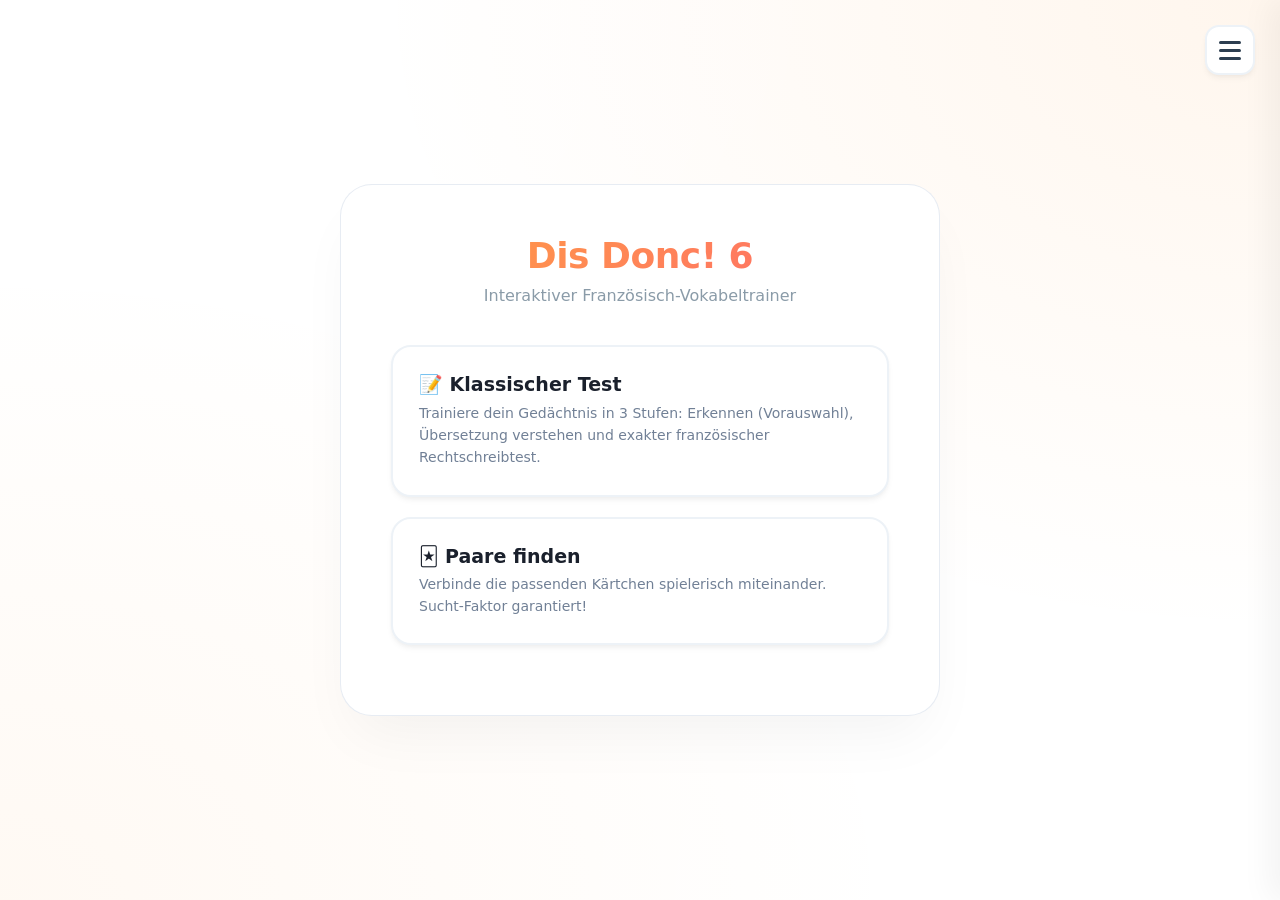
==== index.html @ 990fe492 "index.html" ====
<!DOCTYPE html>
<html lang="de">
<head>
    <meta charset="UTF-8">
    <meta name="viewport" content="width=device-width, initial-scale=1.0">
    <title>Dis Donc! – Dashboard</title>
    <link rel="stylesheet" href="style.css">
    <style>
        body {
            display: flex;
            justify-content: center;
            align-items: center;
            min-height: 100vh;
            margin: 0;
            overflow-x: hidden;
            /* Добавляем сложный, глубокий полупрозрачный паттерн на фон */
            background-image: 
                radial-gradient(at 0% 0%, rgba(255, 255, 255, 0.5) 0px, transparent 50%),
                radial-gradient(at 100% 0%, rgba(255, 140, 26, 0.08) 0px, transparent 50%),
                radial-gradient(at 100% 100%, rgba(255, 255, 255, 0.5) 0px, transparent 50%),
                radial-gradient(at 0% 100%, rgba(255, 140, 26, 0.05) 0px, transparent 50%);
            background-attachment: fixed;
        }

        body.theme-green {
            background-image: 
                radial-gradient(at 0% 0%, rgba(255, 255, 255, 0.5) 0px, transparent 50%),
                radial-gradient(at 100% 0%, rgba(46, 204, 113, 0.08) 0px, transparent 50%),
                radial-gradient(at 100% 100%, rgba(255, 255, 255, 0.5) 0px, transparent 50%),
                radial-gradient(at 0% 100%, rgba(46, 204, 113, 0.05) 0px, transparent 50%);
        }

        /* Кнопка три полоски (Гамбургер) */
        .menu-toggle {
            position: fixed;
            top: 25px;
            right: 25px;
            width: 50px;
            height: 50px;
            background: #ffffff;
            border: 2px solid #edf2f7;
            border-radius: 14px;
            cursor: pointer;
            display: flex;
            flex-direction: column;
            justify-content: center;
            align-items: center;
            gap: 5px;
            z-index: 1000;
            box-shadow: var(--shadow-sm);
            transition: all 0.25s ease;
        }

        .menu-toggle:hover {
            transform: scale(1.05);
            border-color: var(--main-color);
            box-shadow: var(--shadow-md);
        }

        .menu-toggle span {
            display: block;
            width: 22px;
            height: 3px;
            background-color: var(--text-main);
            border-radius: 2px;
            transition: all 0.3s ease;
        }

        /* Анимация превращения полосок в крестик при открытии */
        .menu-toggle.active span:nth-child(1) {
            transform: translateY(8px) rotate(45deg);
        }
        .menu-toggle.active span:nth-child(2) {
            opacity: 0;
        }
        .menu-toggle.active span:nth-child(3) {
            transform: translateY(-8px) rotate(-45deg);
        }

        /* Выезжающая боковая панель (Drawer) */
        .sidebar {
            position: fixed;
            top: 0;
            right: -340px; /* Изначально спрятана справа */
            width: 340px;
            height: 100vh;
            background-color: #ffffff;
            border-left: 1px solid #e2e8f0;
            padding: 90px 30px 40px 30px;
            display: flex;
            flex-direction: column;
            justify-content: space-between; /* Прижимает футер меню к низу */
            box-shadow: -10px 0 30px rgba(0,0,0,0.05);
            transition: right 0.4s cubic-bezier(0.4, 0, 0.2, 1);
            z-index: 999;
        }

        .sidebar.open {
            right: 0;
        }

        .sidebar-header {
            font-size: 24px;
            font-weight: 900;
            letter-spacing: -0.5px;
            color: #1a202c;
            display: flex;
            align-items: center;
            gap: 12px;
        }

        .sidebar-section {
            display: flex;
            flex-direction: column;
            gap: 10px;
            margin-top: 25px;
        }

        .sidebar-title {
            font-size: 11px;
            text-transform: uppercase;
            letter-spacing: 1.5px;
            color: #a0aec0;
            font-weight: 800;
        }

        .select-box {
            width: 100%;
            padding: 16px;
            font-size: 15px;
            font-weight: 600;
            border-radius: 14px;
            border: 2px solid #edf2f7;
            outline: none;
            cursor: pointer;
            background-color: #f8fafc;
            transition: all 0.25s ease;
            color: #4a5568;
        }
        
        .select-box:focus { 
            border-color: var(--main-color); 
            background-color: #ffffff;
        }

        /* Блок с предупреждением и авторством внизу меню */
        .sidebar-footer {
            border-top: 1px solid #edf2f7;
            padding-top: 20px;
            font-size: 12px;
            line-height: 1.6;
            color: #718096;
        }

        .dev-badge {
            display: inline-block;
            background: #fff5f5;
            color: #e53e3e;
            padding: 4px 8px;
            border-radius: 6px;
            font-weight: 700;
            margin-bottom: 8px;
            font-size: 11px;
            text-transform: uppercase;
            letter-spacing: 0.5px;
        }
        
        body.theme-green .dev-badge {
            background: #f0fff4;
            color: #38a169;
        }

        .author-text {
            font-weight: 600;
            color: #4a5568;
            margin-top: 4px;
        }
        
        /* Центральный контейнер */
        .main-content {
            padding: 20px;
            width: 100%;
            display: flex;
            justify-content: center;
        }

        .dashboard-container {
            width: 100%;
            max-width: 600px;
            background: #ffffff;
            padding: 50px;
            border-radius: 32px;
            box-shadow: 0 30px 60px -15px rgba(0,0,0,0.05);
            border: 1px solid rgba(226, 232, 240, 0.8);
            text-align: center;
        }

        .mode-card {
            display: block;
            text-decoration: none;
            text-align: left;
            padding: 26px;
            border: 2px solid #edf2f7;
            border-radius: 20px;
            color: #2c3e50;
            transition: all 0.3s cubic-bezier(0.4, 0, 0.2, 1);
            margin-bottom: 20px;
            background: #ffffff;
            box-shadow: var(--shadow-sm);
        }

        .mode-card:hover {
            border-color: transparent;
            transform: translateY(-4px) scale(1.01);
            box-shadow: var(--shadow-lg);
        }

        .mode-title {
            font-size: 19px;
            font-weight: 800;
            display: flex;
            align-items: center;
            gap: 12px;
            margin-bottom: 6px;
            color: #1a202c;
        }

        .mode-desc {
            display: block;
            font-size: 14px;
            color: #718096;
            line-height: 1.6;
            font-weight: 500;
        }

        /* Затемнение фона при открытом меню */
        .overlay {
            position: fixed;
            top: 0;
            left: 0;
            width: 100vw;
            height: 100vh;
            background: rgba(0,0,0,0.15);
            backdrop-filter: blur(3px);
            z-index: 998;
            display: none;
        }
        .overlay.active {
            display: block;
        }
    </style>
</head>
<body class="theme-orange">

    <!-- КНОПКА МЕНЮ -->
    <button class="menu-toggle" id="menuBtn" onclick="toggleMenu()">
        <span></span>
        <span></span>
        <span></span>
    </button>

    <!-- СЛОЙ ЗАТЕМНЕНИЯ -->
    <div class="overlay" id="overlayShadow" onclick="toggleMenu()"></div>

    <!-- ВЫЕЗЖАЮЩИЙ SIDEBAR -->
    <div class="sidebar" id="sidebarMenu">
        <div class="sidebar-top">
            <div class="sidebar-header">
                <span style="font-size: 28px;">🇫🇷</span> Dis Donc!
            </div>
            
            <div class="sidebar-section">
                <div class="sidebar-title">Lehrbuch</div>
                <select class="select-box" id="bookSelect" onchange="changeBook()">
                    <option value="5">🟢 Dis Donc! 5</option>
                    <option value="6">🟠 Dis Donc! 6</option>
                </select>
            </div>

            <div class="sidebar-section">
                <div class="sidebar-title">Lektion</div>
                <select class="select-box" id="unitSelect" onchange="saveSelection()">
                    <option value="all">🌍 Alle Units</option>
                    <option value="1">📦 Unit 1</option>
                    <option value="2">📦 Unit 2</option>
                    <option value="3">📦 Unit 3</option>
                    <option value="4">📦 Unit 4</option>
                    <option value="5">📦 Unit 5</option>
                    <option value="6">📦 Unit 6</option>
                </select>
            </div>
        </div>

        <!-- ФУТЕР БОКОВОГО МЕНЮ -->
        <div class="sidebar-footer">
            <div class="dev-badge">⚠️ In Entwicklung</div>
            <div>Diese Webseite befindet sich noch in der Entwicklungsphase. Einige Funktionen werden optimiert.</div>
            <div class="author-text">Erstellt von: Gleb Leynert</div>
        </div>
    </div>

    <!-- ОСНОВНОЙ КОНТЕНТ -->
    <div class="main-content">
        <div class="dashboard-container">
            <h1 id="welcomeHeader" style="margin-bottom: 10px; font-size: 36px;">Dis Donc! 6</h1>
            <div class="subtitle">Interaktiver Französisch-Vokabeltrainer</div>
            
            <div style="margin-top: 40px;">
                <a href="quiz.html" class="mode-card">
                    <span class="mode-title">📝 Klassischer Test</span>
                    <span class="mode-desc">Trainiere dein Gedächtnis in 3 Stufen: Erkennen (Vorauswahl), Übersetzung verstehen und exakter französischer Rechtschreibtest.</span>
                </a>
                
                <a href="cards.html" class="mode-card">
                    <span class="mode-title">🃏 Paare finden</span>
                    <span class="mode-desc">Verbinde die passenden Kärtchen spielerisch miteinander. Sucht-Faktor garantiert!</span>
                </a>
            </div>
        </div>
    </div>

<script>
    let currentBook = localStorage.getItem('selectedBook') || '6';
    let currentUnit = localStorage.getItem('selectedUnit') || 'all';

    document.getElementById('bookSelect').value = currentBook;
    document.getElementById('unitSelect').value = currentUnit;
    
    applyTheme(currentBook);

    // Логика открытия/закрытия меню
    function toggleMenu() {
        document.getElementById('menuBtn').classList.toggle('active');
        document.getElementById('sidebarMenu').classList.toggle('open');
        document.getElementById('overlayShadow').classList.toggle('active');
    }

    function changeBook() {
        currentBook = document.getElementById('bookSelect').value;
        localStorage.setItem('selectedBook', currentBook);
        applyTheme(currentBook);
    }

    function saveSelection() {
        currentUnit = document.getElementById('unitSelect').value;
        localStorage.setItem('selectedUnit', currentUnit);
    }

    function applyTheme(book) {
        if(book === '5') {
            document.body.className = 'theme-green';
            document.getElementById('welcomeHeader').textContent = 'Dis Donc! 5';
        } else {
            document.body.className = 'theme-orange';
            document.getElementById('welcomeHeader').textContent = 'Dis Donc! 6';
        }
    }
</script>
</body>
</html>
---- style.css ----
/* ПРОФЕССИОНАЛЬНАЯ НАСТРОЙКА ИНТЕРФЕЙСА И ПЕРЕМЕННЫХ */
:root {
    --main-gradient: linear-gradient(135deg, #ff9f43 0%, #ff6b6b 100%);
    --main-color: #ff8c1a;
    --main-hover: #f368e0;
    --bg-gradient: linear-gradient(135deg, #f8fafd 0%, #f1f4f9 100%);
    --card-bg: #ffffff;
    --text-main: #2c3e50;
    --text-muted: #8a9ba8;
    --sidebar-bg: #ffffff;
    --shadow-sm: 0 4px 6px -1px rgba(0, 0, 0, 0.05), 0 2px 4px -1px rgba(0, 0, 0, 0.03);
    --shadow-md: 0 10px 25px -5px rgba(0, 0, 0, 0.05), 0 8px 16px -8px rgba(0, 0, 0, 0.05);
    --shadow-lg: 0 20px 40px -15px rgba(255, 140, 26, 0.15);
    --border-radius: 20px;
}

body.theme-green {
    --main-gradient: linear-gradient(135deg, #11998e 0%, #38ef7d 100%);
    --main-color: #2ecc71;
    --bg-gradient: linear-gradient(135deg, #f4fbf7 0%, #ebf7f0 100%);
    --shadow-lg: 0 20px 40px -15px rgba(46, 204, 113, 0.15);
}

* {
    box-sizing: border-box;
    font-family: 'Inter', system-ui, -apple-system, sans-serif;
    -webkit-font-smoothing: antialiased;
}

body {
    margin: 0;
    padding: 0;
    min-height: 100vh;
    background: var(--bg-gradient);
    color: var(--text-main);
    transition: all 0.4s ease;
}

/* СТИЛЬНЫЕ КОНТЕЙНЕРЫ */
.container {
    max-width: 650px;
    width: 90%;
    margin: 60px auto;
    background: var(--card-bg);
    padding: 40px;
    border-radius: var(--border-radius);
    box-shadow: var(--shadow-md);
    border: 1px solid rgba(255,255,255,0.8);
    backdrop-filter: blur(10px);
}

.container.wide-mode {
    max-width: 850px;
}

h1 {
    font-size: 32px;
    font-weight: 800;
    letter-spacing: -0.5px;
    margin-top: 0;
    background: var(--main-gradient);
    -webkit-background-clip: text;
    -webkit-text-fill-color: transparent;
}

.subtitle {
    color: var(--text-muted);
    font-size: 16px;
    margin-bottom: 30px;
    font-weight: 500;
}

/* ПРОФЕССИОНАЛЬНЫЕ КНОПКИ */
.answer-btn {
    display: block;
    width: 100%;
    padding: 16px 20px;
    margin: 14px 0;
    font-size: 16px;
    font-weight: 600;
    border: 2px solid #e2e8f0;
    border-radius: 16px;
    background: #ffffff;
    color: var(--text-main);
    cursor: pointer;
    transition: all 0.25s cubic-bezier(0.4, 0, 0.2, 1);
    box-shadow: var(--shadow-sm);
    text-align: left;
}

.answer-btn:hover:not(:disabled) {
    border-color: var(--main-color);
    transform: translateY(-2px);
    box-shadow: var(--shadow-md);
    background: var(--bg-gradient);
}

.restart-btn {
    display: inline-flex;
    align-items: center;
    justify-content: center;
    padding: 16px 30px;
    font-size: 16px;
    font-weight: 700;
    border-radius: 16px;
    background: var(--main-gradient);
    color: white;
    border: none;
    cursor: pointer;
    transition: all 0.25s ease;
    box-shadow: var(--shadow-lg);
    text-decoration: none;
}

.restart-btn:hover {
    transform: translateY(-3px);
    box-shadow: 0 25px 50px -12px rgba(0,0,0,0.15);
    opacity: 0.95;
}

/* Продвинутый инпут ввода */
.input-box {
    width: 100%;
    padding: 16px;
    font-size: 16px;
    font-weight: 600;
    border: 2px solid #e2e8f0;
    border-radius: 16px;
    outline: none;
    margin-bottom: 20px;
    transition: all 0.2s ease;
    box-shadow: inset 0 2px 4px rgba(0,0,0,0.01);
}

.input-box:focus {
    border-color: var(--main-color);
    box-shadow: 0 0 0 4px rgba(255, 140, 26, 0.15);
}
body.theme-green .input-box:focus {
    box-shadow: 0 0 0 4px rgba(46, 204, 113, 0.15);
}

/* ИНДИКАТОР ПРОГРЕССА (ГЛАДКИЙ) */
.progress-bar {
    width: 100%;
    height: 14px;
    background: #edf2f7;
    border-radius: 99px;
    overflow: hidden;
    margin-bottom: 30px;
}

.progress-fill {
    height: 100%;
    background: var(--main-gradient);
    width: 0%;
    border-radius: 99px;
    transition: width 0.4s cubic-bezier(0.4, 0, 0.2, 1);
}

.progress-text {
    font-size: 14px;
    color: var(--text-muted);
    margin-bottom: 8px;
    font-weight: 700;
    text-transform: uppercase;
    letter-spacing: 0.5px;
}

/* ИГРА В КАРТОЧКИ (3D ОЩУЩЕНИЕ) */
.cards-grid {
    display: grid;
    grid-template-columns: repeat(4, 1fr);
    gap: 16px;
    margin: 30px 0;
}

.card {
    background: #ffffff;
    border: 1px solid #e2e8f0;
    border-radius: 18px;
    padding: 24px 12px;
    font-size: 15px;
    font-weight: 700;
    cursor: pointer;
    text-align: center;
    transition: all 0.25s cubic-bezier(0.4, 0, 0.2, 1);
    box-shadow: var(--shadow-sm);
    display: flex;
    justify-content: center;
    align-items: center;
    min-height: 95px;
    color: #4a5568;
}

.card:hover {
    transform: translateY(-4px);
    box-shadow: var(--shadow-md);
    border-color: #cbd5e0;
}

.card.selected {
    background: var(--bg-gradient);
    border: 2px solid var(--main-color);
    color: var(--main-color);
    transform: scale(1.02);
}

/* ГЕЙМИФИКАЦИЯ СОСТОЯНИЙ */
.correct { 
    background: linear-gradient(135deg, #2ecc71 0%, #27ae60 100%) !important; 
    color: white !important; 
    border-color: transparent !important;
    box-shadow: 0 8px 20px rgba(46, 204, 113, 0.2) !important;
}
.wrong { 
    background: linear-gradient(135deg, #ff7675 0%, #d63031 100%) !important; 
    color: white !important; 
    border-color: transparent !important;
    box-shadow: 0 8px 20px rgba(214, 48, 49, 0.2) !important;
}

/* КЛАВИАТУРА */
.french-keyboard {
    display: flex;
    flex-wrap: wrap;
    gap: 8px;
    justify-content: center;
    margin-bottom: 20px;
    background: #f7fafc;
    padding: 12px;
    border-radius: 14px;
}

.char-btn {
    padding: 10px 14px;
    font-size: 15px;
    font-weight: 600;
    border: 1px solid #e2e8f0;
    background: white;
    border-radius: 10px;
    cursor: pointer;
    box-shadow: var(--shadow-sm);
    transition: all 0.15s ease;
}

.char-btn:hover {
    background: var(--main-gradient);
    color: white;
    border-color: transparent;
    transform: translateY(-1px);
}

#word {
    font-size: 28px;
    font-weight: 800;
    margin: 25px 0;
    color: var(--text-main);
}
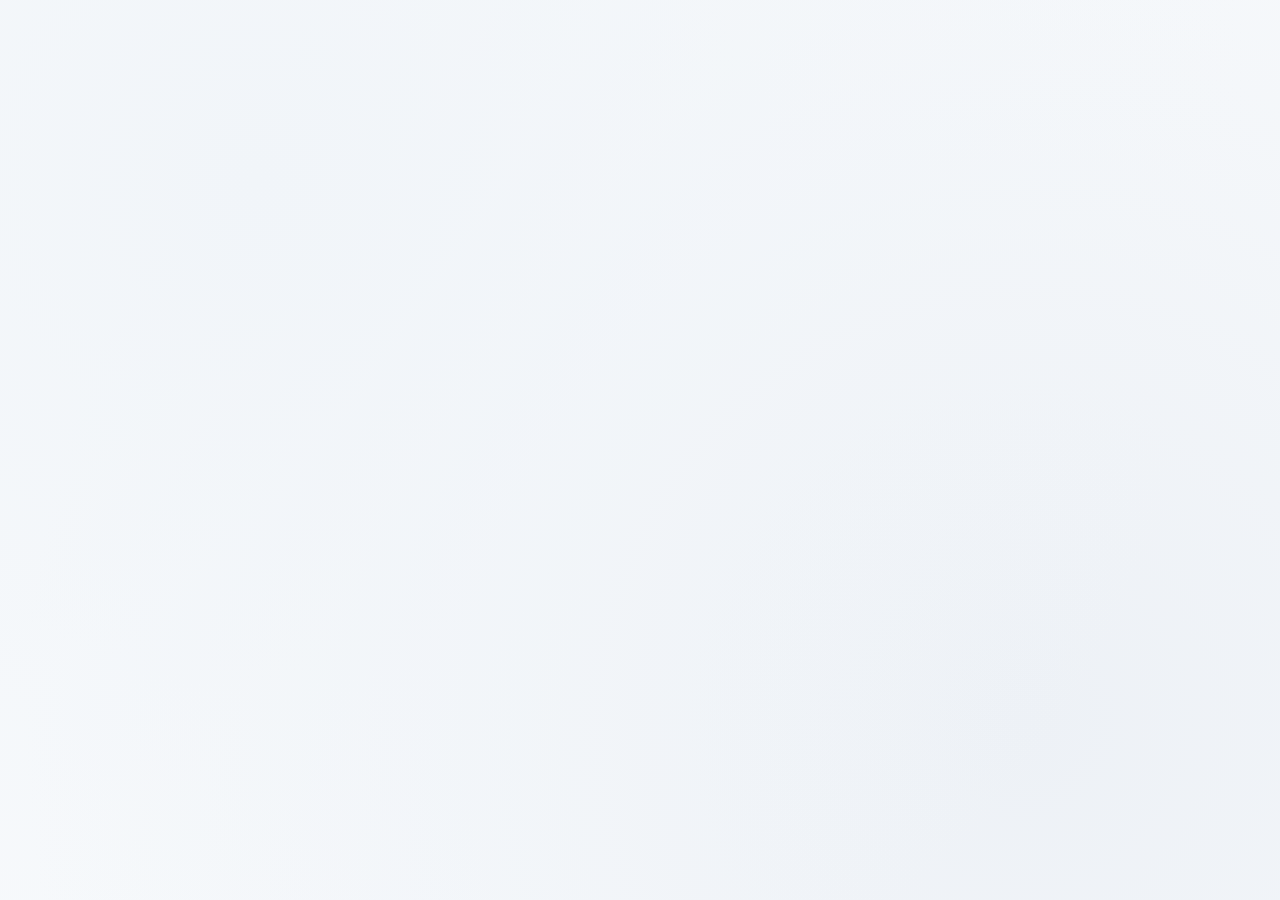
==== commit dd1bf4e6: "index.html" ====
--- a/index.html
+++ b/index.html
@@ -13,24 +13,21 @@
             min-height: 100vh;
             margin: 0;
             overflow-x: hidden;
-            /* Добавляем сложный, глубокий полупрозрачный паттерн на фон */
+            /* Чистый, благородный фон без лишней пестроты */
+            background-color: #f8fafc;
             background-image: 
-                radial-gradient(at 0% 0%, rgba(255, 255, 255, 0.5) 0px, transparent 50%),
-                radial-gradient(at 100% 0%, rgba(255, 140, 26, 0.08) 0px, transparent 50%),
-                radial-gradient(at 100% 100%, rgba(255, 255, 255, 0.5) 0px, transparent 50%),
-                radial-gradient(at 0% 100%, rgba(255, 140, 26, 0.05) 0px, transparent 50%);
-            background-attachment: fixed;
+                radial-gradient(circle at 20% 20%, rgba(241, 245, 249, 1) 0%, transparent 80%),
+                radial-gradient(circle at 80% 80%, rgba(226, 232, 240, 0.5) 0%, transparent 80%);
         }
 
         body.theme-green {
+            background-color: #f4fbf7;
             background-image: 
-                radial-gradient(at 0% 0%, rgba(255, 255, 255, 0.5) 0px, transparent 50%),
-                radial-gradient(at 100% 0%, rgba(46, 204, 113, 0.08) 0px, transparent 50%),
-                radial-gradient(at 100% 100%, rgba(255, 255, 255, 0.5) 0px, transparent 50%),
-                radial-gradient(at 0% 100%, rgba(46, 204, 113, 0.05) 0px, transparent 50%);
+                radial-gradient(circle at 20% 20%, rgba(240, 253, 244, 1) 0%, transparent 80%),
+                radial-gradient(circle at 80% 80%, rgba(220, 252, 231, 0.4) 0%, transparent 80%);
         }
 
-        /* Кнопка три полоски (Гамбургер) */
+        /* Кнопка вызова меню (Минималистичные линии вместо значков) */
         .menu-toggle {
             position: fixed;
             top: 25px;
@@ -38,35 +35,34 @@
             width: 50px;
             height: 50px;
             background: #ffffff;
-            border: 2px solid #edf2f7;
+            border: 1px solid #e2e8f0;
             border-radius: 14px;
             cursor: pointer;
             display: flex;
             flex-direction: column;
             justify-content: center;
             align-items: center;
-            gap: 5px;
+            gap: 6px;
             z-index: 1000;
             box-shadow: var(--shadow-sm);
-            transition: all 0.25s ease;
+            transition: all 0.25s cubic-bezier(0.4, 0, 0.2, 1);
         }
 
         .menu-toggle:hover {
-            transform: scale(1.05);
+            transform: translateY(-1px);
+            box-shadow: var(--shadow-md);
             border-color: var(--main-color);
-            box-shadow: var(--shadow-md);
         }
 
         .menu-toggle span {
             display: block;
-            width: 22px;
-            height: 3px;
+            width: 20px;
+            height: 2px;
             background-color: var(--text-main);
-            border-radius: 2px;
-            transition: all 0.3s ease;
+            border-radius: 1px;
+            transition: all 0.25s ease;
         }
 
-        /* Анимация превращения полосок в крестик при открытии */
         .menu-toggle.active span:nth-child(1) {
             transform: translateY(8px) rotate(45deg);
         }
@@ -74,23 +70,23 @@
             opacity: 0;
         }
         .menu-toggle.active span:nth-child(3) {
-            transform: translateY(-8px) rotate(-45deg);
+            transform: translateY(-4px) rotate(-45deg);
         }
 
-        /* Выезжающая боковая панель (Drawer) */
+        /* Выезжающая боковая панель с градиентным бордером */
         .sidebar {
             position: fixed;
             top: 0;
-            right: -340px; /* Изначально спрятана справа */
-            width: 340px;
+            right: -350px;
+            width: 350px;
             height: 100vh;
             background-color: #ffffff;
-            border-left: 1px solid #e2e8f0;
-            padding: 90px 30px 40px 30px;
+            border-left: 1px solid #edf2f7;
+            padding: 100px 35px 40px 35px;
             display: flex;
             flex-direction: column;
-            justify-content: space-between; /* Прижимает футер меню к низу */
-            box-shadow: -10px 0 30px rgba(0,0,0,0.05);
+            justify-content: space-between;
+            box-shadow: -15px 0 30px rgba(0,0,0,0.02);
             transition: right 0.4s cubic-bezier(0.4, 0, 0.2, 1);
             z-index: 999;
         }
@@ -100,27 +96,26 @@
         }
 
         .sidebar-header {
-            font-size: 24px;
-            font-weight: 900;
+            font-size: 22px;
+            font-weight: 850;
             letter-spacing: -0.5px;
             color: #1a202c;
-            display: flex;
-            align-items: center;
-            gap: 12px;
+            padding-bottom: 15px;
+            border-bottom: 2px solid #f1f5f9;
         }
 
         .sidebar-section {
             display: flex;
             flex-direction: column;
             gap: 10px;
-            margin-top: 25px;
+            margin-top: 30px;
         }
 
         .sidebar-title {
             font-size: 11px;
             text-transform: uppercase;
             letter-spacing: 1.5px;
-            color: #a0aec0;
+            color: #94a3b8;
             font-weight: 800;
         }
 
@@ -130,231 +125,40 @@
             font-size: 15px;
             font-weight: 600;
             border-radius: 14px;
-            border: 2px solid #edf2f7;
+            border: 1px solid #e2e8f0;
             outline: none;
             cursor: pointer;
             background-color: #f8fafc;
-            transition: all 0.25s ease;
-            color: #4a5568;
+            transition: all 0.2s ease;
+            color: #334155;
+            appearance: none; /* Убираем дефолтную стрелку браузера */
+            background-image: url("data:image/svg+xml;utf8,<svg xmlns='http://www.w3.org/2000/svg' width='24' height='24' viewBox='0 0 24 24' fill='none' stroke='%2394a3b8' stroke-width='2' stroke-linecap='round' stroke-linejoin='round'><polyline points='6 9 12 15 18 9'></polyline></svg>");
+            background-repeat: no-repeat;
+            background-position: right 16px center;
+            background-size: 16px;
         }
         
         .select-box:focus { 
             border-color: var(--main-color); 
             background-color: #ffffff;
+            box-shadow: 0 0 0 4px rgba(255, 140, 26, 0.1);
+        }
+        body.theme-green .select-box:focus {
+            box-shadow: 0 0 0 4px rgba(46, 204, 113, 0.1);
         }
 
-        /* Блок с предупреждением и авторством внизу меню */
+        /* Информационный подвал меню */
         .sidebar-footer {
-            border-top: 1px solid #edf2f7;
-            padding-top: 20px;
-            font-size: 12px;
+            border-top: 1px solid #f1f5f9;
+            padding-top: 25px;
+            font-size: 13px;
             line-height: 1.6;
-            color: #718096;
+            color: #64748b;
         }
 
         .dev-badge {
-            display: inline-block;
-            background: #fff5f5;
-            color: #e53e3e;
-            padding: 4px 8px;
-            border-radius: 6px;
-            font-weight: 700;
-            margin-bottom: 8px;
-            font-size: 11px;
-            text-transform: uppercase;
-            letter-spacing: 0.5px;
-        }
-        
-        body.theme-green .dev-badge {
-            background: #f0fff4;
-            color: #38a169;
-        }
-
-        .author-text {
-            font-weight: 600;
-            color: #4a5568;
-            margin-top: 4px;
-        }
-        
-        /* Центральный контейнер */
-        .main-content {
-            padding: 20px;
-            width: 100%;
-            display: flex;
-            justify-content: center;
-        }
-
-        .dashboard-container {
-            width: 100%;
-            max-width: 600px;
-            background: #ffffff;
-            padding: 50px;
-            border-radius: 32px;
-            box-shadow: 0 30px 60px -15px rgba(0,0,0,0.05);
-            border: 1px solid rgba(226, 232, 240, 0.8);
-            text-align: center;
-        }
-
-        .mode-card {
-            display: block;
-            text-decoration: none;
-            text-align: left;
-            padding: 26px;
-            border: 2px solid #edf2f7;
-            border-radius: 20px;
-            color: #2c3e50;
-            transition: all 0.3s cubic-bezier(0.4, 0, 0.2, 1);
-            margin-bottom: 20px;
-            background: #ffffff;
-            box-shadow: var(--shadow-sm);
-        }
-
-        .mode-card:hover {
-            border-color: transparent;
-            transform: translateY(-4px) scale(1.01);
-            box-shadow: var(--shadow-lg);
-        }
-
-        .mode-title {
-            font-size: 19px;
-            font-weight: 800;
-            display: flex;
+            display: inline-flex;
             align-items: center;
-            gap: 12px;
-            margin-bottom: 6px;
-            color: #1a202c;
-        }
-
-        .mode-desc {
-            display: block;
-            font-size: 14px;
-            color: #718096;
-            line-height: 1.6;
-            font-weight: 500;
-        }
-
-        /* Затемнение фона при открытом меню */
-        .overlay {
-            position: fixed;
-            top: 0;
-            left: 0;
-            width: 100vw;
-            height: 100vh;
-            background: rgba(0,0,0,0.15);
-            backdrop-filter: blur(3px);
-            z-index: 998;
-            display: none;
-        }
-        .overlay.active {
-            display: block;
-        }
-    </style>
-</head>
-<body class="theme-orange">
-
-    <!-- КНОПКА МЕНЮ -->
-    <button class="menu-toggle" id="menuBtn" onclick="toggleMenu()">
-        <span></span>
-        <span></span>
-        <span></span>
-    </button>
-
-    <!-- СЛОЙ ЗАТЕМНЕНИЯ -->
-    <div class="overlay" id="overlayShadow" onclick="toggleMenu()"></div>
-
-    <!-- ВЫЕЗЖАЮЩИЙ SIDEBAR -->
-    <div class="sidebar" id="sidebarMenu">
-        <div class="sidebar-top">
-            <div class="sidebar-header">
-                <span style="font-size: 28px;">🇫🇷</span> Dis Donc!
-            </div>
-            
-            <div class="sidebar-section">
-                <div class="sidebar-title">Lehrbuch</div>
-                <select class="select-box" id="bookSelect" onchange="changeBook()">
-                    <option value="5">🟢 Dis Donc! 5</option>
-                    <option value="6">🟠 Dis Donc! 6</option>
-                </select>
-            </div>
-
-            <div class="sidebar-section">
-                <div class="sidebar-title">Lektion</div>
-                <select class="select-box" id="unitSelect" onchange="saveSelection()">
-                    <option value="all">🌍 Alle Units</option>
-                    <option value="1">📦 Unit 1</option>
-                    <option value="2">📦 Unit 2</option>
-                    <option value="3">📦 Unit 3</option>
-                    <option value="4">📦 Unit 4</option>
-                    <option value="5">📦 Unit 5</option>
-                    <option value="6">📦 Unit 6</option>
-                </select>
-            </div>
-        </div>
-
-        <!-- ФУТЕР БОКОВОГО МЕНЮ -->
-        <div class="sidebar-footer">
-            <div class="dev-badge">⚠️ In Entwicklung</div>
-            <div>Diese Webseite befindet sich noch in der Entwicklungsphase. Einige Funktionen werden optimiert.</div>
-            <div class="author-text">Erstellt von: Gleb Leynert</div>
-        </div>
-    </div>
-
-    <!-- ОСНОВНОЙ КОНТЕНТ -->
-    <div class="main-content">
-        <div class="dashboard-container">
-            <h1 id="welcomeHeader" style="margin-bottom: 10px; font-size: 36px;">Dis Donc! 6</h1>
-            <div class="subtitle">Interaktiver Französisch-Vokabeltrainer</div>
-            
-            <div style="margin-top: 40px;">
-                <a href="quiz.html" class="mode-card">
-                    <span class="mode-title">📝 Klassischer Test</span>
-                    <span class="mode-desc">Trainiere dein Gedächtnis in 3 Stufen: Erkennen (Vorauswahl), Übersetzung verstehen und exakter französischer Rechtschreibtest.</span>
-                </a>
-                
-                <a href="cards.html" class="mode-card">
-                    <span class="mode-title">🃏 Paare finden</span>
-                    <span class="mode-desc">Verbinde die passenden Kärtchen spielerisch miteinander. Sucht-Faktor garantiert!</span>
-                </a>
-            </div>
-        </div>
-    </div>
-
-<script>
-    let currentBook = localStorage.getItem('selectedBook') || '6';
-    let currentUnit = localStorage.getItem('selectedUnit') || 'all';
-
-    document.getElementById('bookSelect').value = currentBook;
-    document.getElementById('unitSelect').value = currentUnit;
-    
-    applyTheme(currentBook);
-
-    // Логика открытия/закрытия меню
-    function toggleMenu() {
-        document.getElementById('menuBtn').classList.toggle('active');
-        document.getElementById('sidebarMenu').classList.toggle('open');
-        document.getElementById('overlayShadow').classList.toggle('active');
-    }
-
-    function changeBook() {
-        currentBook = document.getElementById('bookSelect').value;
-        localStorage.setItem('selectedBook', currentBook);
-        applyTheme(currentBook);
-    }
-
-    function saveSelection() {
-        currentUnit = document.getElementById('unitSelect').value;
-        localStorage.setItem('selectedUnit', currentUnit);
-    }
-
-    function applyTheme(book) {
-        if(book === '5') {
-            document.body.className = 'theme-green';
-            document.getElementById('welcomeHeader').textContent = 'Dis Donc! 5';
-        } else {
-            document.body.className = 'theme-orange';
-            document.getElementById('welcomeHeader').textContent = 'Dis Donc! 6';
-        }
-    }
-</script>
-</body>
-</html>
+            gap: 6px;
+            background: #fff1f2;
+            color: #e11d48
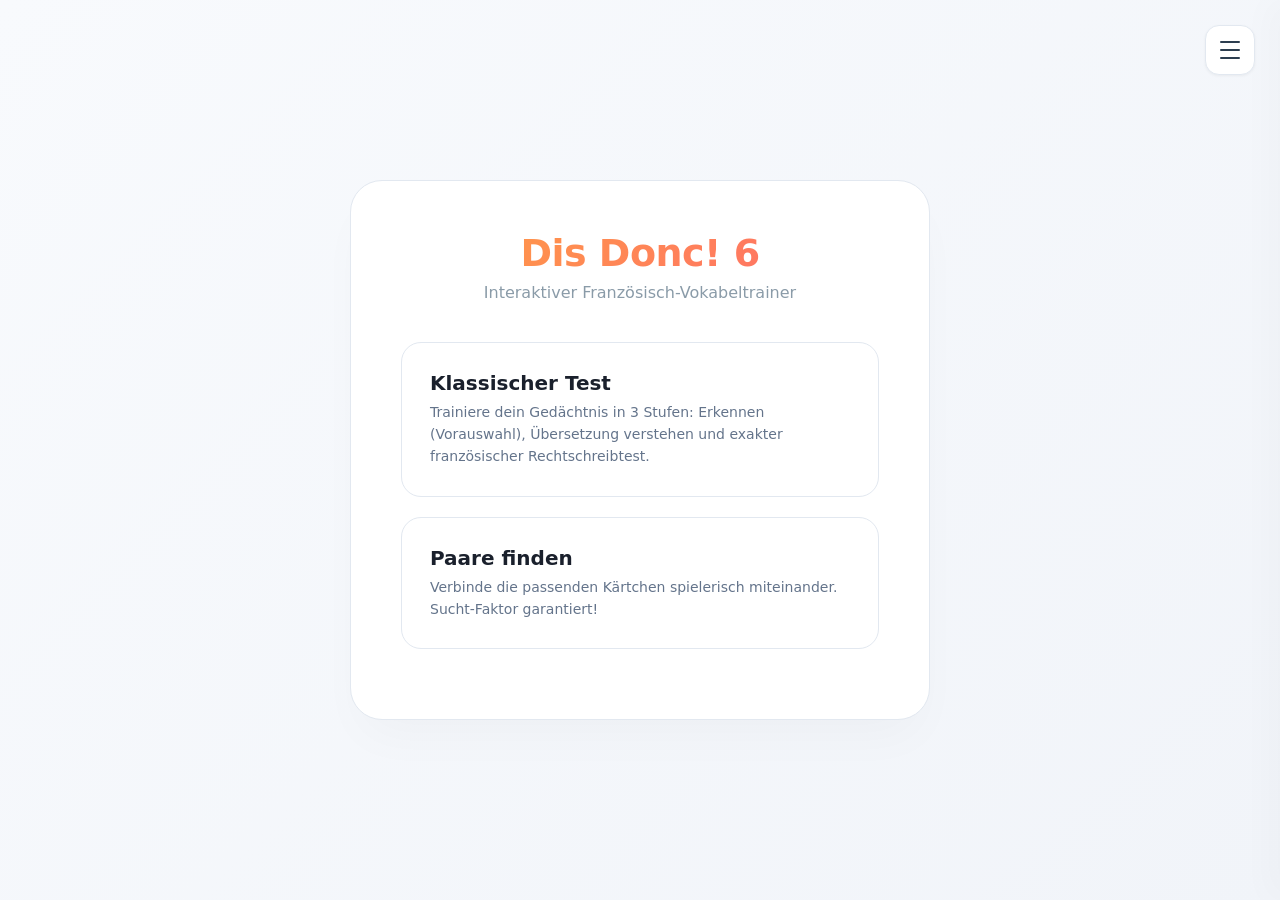
==== commit 17dbcde4: "index.html" ====
--- a/index.html
+++ b/index.html
@@ -13,21 +13,14 @@
             min-height: 100vh;
             margin: 0;
             overflow-x: hidden;
-            /* Чистый, благородный фон без лишней пестроты */
             background-color: #f8fafc;
-            background-image: 
-                radial-gradient(circle at 20% 20%, rgba(241, 245, 249, 1) 0%, transparent 80%),
-                radial-gradient(circle at 80% 80%, rgba(226, 232, 240, 0.5) 0%, transparent 80%);
         }
 
         body.theme-green {
             background-color: #f4fbf7;
-            background-image: 
-                radial-gradient(circle at 20% 20%, rgba(240, 253, 244, 1) 0%, transparent 80%),
-                radial-gradient(circle at 80% 80%, rgba(220, 252, 231, 0.4) 0%, transparent 80%);
-        }
-
-        /* Кнопка вызова меню (Минималистичные линии вместо значков) */
+        }
+
+        /* Кнопка вызова меню */
         .menu-toggle {
             position: fixed;
             top: 25px;
@@ -44,13 +37,13 @@
             align-items: center;
             gap: 6px;
             z-index: 1000;
-            box-shadow: var(--shadow-sm);
+            box-shadow: 0 1px 3px rgba(0,0,0,0.05);
             transition: all 0.25s cubic-bezier(0.4, 0, 0.2, 1);
         }
 
         .menu-toggle:hover {
             transform: translateY(-1px);
-            box-shadow: var(--shadow-md);
+            box-shadow: 0 4px 6px rgba(0,0,0,0.05);
             border-color: var(--main-color);
         }
 
@@ -73,7 +66,7 @@
             transform: translateY(-4px) rotate(-45deg);
         }
 
-        /* Выезжающая боковая панель с градиентным бордером */
+        /* Боковая панель */
         .sidebar {
             position: fixed;
             top: 0;
@@ -89,6 +82,7 @@
             box-shadow: -15px 0 30px rgba(0,0,0,0.02);
             transition: right 0.4s cubic-bezier(0.4, 0, 0.2, 1);
             z-index: 999;
+            box-sizing: border-box;
         }
 
         .sidebar.open {
@@ -131,23 +125,14 @@
             background-color: #f8fafc;
             transition: all 0.2s ease;
             color: #334155;
-            appearance: none; /* Убираем дефолтную стрелку браузера */
-            background-image: url("data:image/svg+xml;utf8,<svg xmlns='http://www.w3.org/2000/svg' width='24' height='24' viewBox='0 0 24 24' fill='none' stroke='%2394a3b8' stroke-width='2' stroke-linecap='round' stroke-linejoin='round'><polyline points='6 9 12 15 18 9'></polyline></svg>");
-            background-repeat: no-repeat;
-            background-position: right 16px center;
-            background-size: 16px;
         }
         
         .select-box:focus { 
             border-color: var(--main-color); 
             background-color: #ffffff;
-            box-shadow: 0 0 0 4px rgba(255, 140, 26, 0.1);
-        }
-        body.theme-green .select-box:focus {
-            box-shadow: 0 0 0 4px rgba(46, 204, 113, 0.1);
-        }
-
-        /* Информационный подвал меню */
+        }
+
+        /* Подвал меню */
         .sidebar-footer {
             border-top: 1px solid #f1f5f9;
             padding-top: 25px;
@@ -161,4 +146,221 @@
             align-items: center;
             gap: 6px;
             background: #fff1f2;
-            color: #e11d48
+            color: #e11d48;
+            padding: 6px 12px;
+            border-radius: 8px;
+            font-weight: 700;
+            margin-bottom: 12px;
+            font-size: 11px;
+            text-transform: uppercase;
+            letter-spacing: 0.5px;
+        }
+        
+        body.theme-green .dev-badge {
+            background: #f0fdf4;
+            color: #16a34a;
+        }
+
+        .dev-badge::before {
+            content: "";
+            display: inline-block;
+            width: 6px;
+            height: 6px;
+            background-color: currentColor;
+            border-radius: 50%;
+        }
+
+        .author-text {
+            font-weight: 600;
+            color: #334155;
+            margin-top: 6px;
+        }
+        
+        /* Главный контейнер */
+        .main-content {
+            padding: 20px;
+            width: 100%;
+            display: flex;
+            justify-content: center;
+            box-sizing: border-box;
+        }
+
+        .dashboard-container {
+            width: 100%;
+            max-width: 580px;
+            background: #ffffff;
+            padding: 50px;
+            border-radius: 32px;
+            box-shadow: 0 25px 50px -12px rgba(0, 0, 0, 0.03);
+            border: 1px solid #e2e8f0;
+            text-align: center;
+            box-sizing: border-box;
+        }
+
+        /* Карточки режимов */
+        .mode-card {
+            display: block;
+            text-decoration: none;
+            text-align: left;
+            padding: 28px;
+            border: 1px solid #e2e8f0;
+            border-radius: 20px;
+            color: #1e293b;
+            transition: all 0.3s cubic-bezier(0.4, 0, 0.2, 1);
+            margin-bottom: 20px;
+            background: #ffffff;
+            box-sizing: border-box;
+        }
+
+        .mode-card:hover {
+            transform: translateY(-3px);
+            border-color: transparent;
+            background: var(--main-gradient);
+            box-shadow: var(--shadow-lg);
+        }
+
+        /* При ховере текст внутри карточки становится белым */
+        .mode-card:hover .mode-title,
+        .mode-card:hover .mode-desc {
+            color: #ffffff !important;
+        }
+
+        .mode-title {
+            font-size: 20px;
+            font-weight: 800;
+            margin-bottom: 6px;
+            color: #1a202c;
+        }
+
+        .mode-desc {
+            display: block;
+            font-size: 14px;
+            color: #64748b;
+            line-height: 1.6;
+            font-weight: 500;
+        }
+
+        /* Затемнение */
+        .overlay {
+            position: fixed;
+            top: 0;
+            left: 0;
+            width: 100vw;
+            height: 100vh;
+            background: rgba(15, 23, 42, 0.08);
+            backdrop-filter: blur(4px);
+            z-index: 998;
+            display: none;
+        }
+        .overlay.active {
+            display: block;
+        }
+    </style>
+</head>
+<body class="theme-orange">
+
+    <!-- КНОПКА МЕНЮ -->
+    <button class="menu-toggle" id="menuBtn" onclick="toggleMenu()">
+        <span></span>
+        <span></span>
+        <span></span>
+    </button>
+
+    <!-- СЛОЙ ЗАТЕМНЕНИЯ -->
+    <div class="overlay" id="overlayShadow" onclick="toggleMenu()"></div>
+
+    <!-- ВЫЕЗЖАЮЩИЙ SIDEBAR -->
+    <div class="sidebar" id="sidebarMenu">
+        <div class="sidebar-top">
+            <div class="sidebar-header">
+                Dis Donc!
+            </div>
+            
+            <div class="sidebar-section">
+                <div class="sidebar-title">Lehrbuch</div>
+                <select class="select-box" id="bookSelect" onchange="changeBook()">
+                    <option value="5">Dis Donc! 5</option>
+                    <option value="6">Dis Donc! 6</option>
+                </select>
+            </div>
+
+            <div class="sidebar-section">
+                <div class="sidebar-title">Lektion</div>
+                <select class="select-box" id="unitSelect" onchange="saveSelection()">
+                    <option value="all">Alle Units</option>
+                    <option value="1">Unit 1</option>
+                    <option value="2">Unit 2</option>
+                    <option value="3">Unit 3</option>
+                    <option value="4">Unit 4</option>
+                    <option value="5">Unit 5</option>
+                    <option value="6">Unit 6</option>
+                </select>
+            </div>
+        </div>
+
+        <!-- ПОДВАЛ МЕНЮ С АВТОРСТВОМ -->
+        <div class="sidebar-footer">
+            <div class="dev-badge">In Entwicklung</div>
+            <div>Diese Webseite befindet sich noch in der Entwicklungsphase. Einige Funktionen werden optimiert.</div>
+            <div class="author-text">Erstellt von: Gleb Leynert</div>
+        </div>
+    </div>
+
+    <!-- ОСНОВНОЙ КОНТЕНТ -->
+    <div class="main-content">
+        <div class="dashboard-container">
+            <h1 id="welcomeHeader" style="margin: 0 0 8px 0; font-size: 38px; font-weight: 900; color: var(--text-main);">Dis Donc! 6</h1>
+            <div class="subtitle">Interaktiver Französisch-Vokabeltrainer</div>
+            
+            <div style="margin-top: 40px;">
+                <a href="quiz.html" class="mode-card">
+                    <div class="mode-title">Klassischer Test</div>
+                    <span class="mode-desc">Trainiere dein Gedächtnis in 3 Stufen: Erkennen (Vorauswahl), Übersetzung verstehen und exakter französischer Rechtschreibtest.</span>
+                </a>
+                
+                <a href="cards.html" class="mode-card">
+                    <div class="mode-title">Paare finden</div>
+                    <span class="mode-desc">Verbinde die passenden Kärtchen spielerisch miteinander. Sucht-Faktor garantiert!</span>
+                </a>
+            </div>
+        </div>
+    </div>
+
+<script>
+    let currentBook = localStorage.getItem('selectedBook') || '6';
+    let currentUnit = localStorage.getItem('selectedUnit') || 'all';
+
+    document.getElementById('bookSelect').value = currentBook;
+    document.getElementById('unitSelect').value = currentUnit;
+    
+    applyTheme(currentBook);
+
+    function toggleMenu() {
+        document.getElementById('menuBtn').classList.toggle('active');
+        document.getElementById('sidebarMenu').classList.toggle('open');
+        document.getElementById('overlayShadow').classList.toggle('active');
+    }
+
+    function changeBook() {
+        currentBook = document.getElementById('bookSelect').value;
+        localStorage.setItem('selectedBook', currentBook);
+        applyTheme(currentBook);
+    }
+
+    function saveSelection() {
+        currentUnit = document.getElementById('unitSelect').value;
+        localStorage.setItem('selectedUnit', currentUnit);
+    }
+
+    function applyTheme(book) {
+        if(book === '5') {
+            document.body.className = 'theme-green';
+            document.getElementById('welcomeHeader').textContent = 'Dis Donc! 5';
+        } else {
+            document.body.className = 'theme-orange';
+            document.getElementById('welcomeHeader').textContent = 'Dis Donc! 6';
+        }
+    }
+</script>
+</body>
+</html>
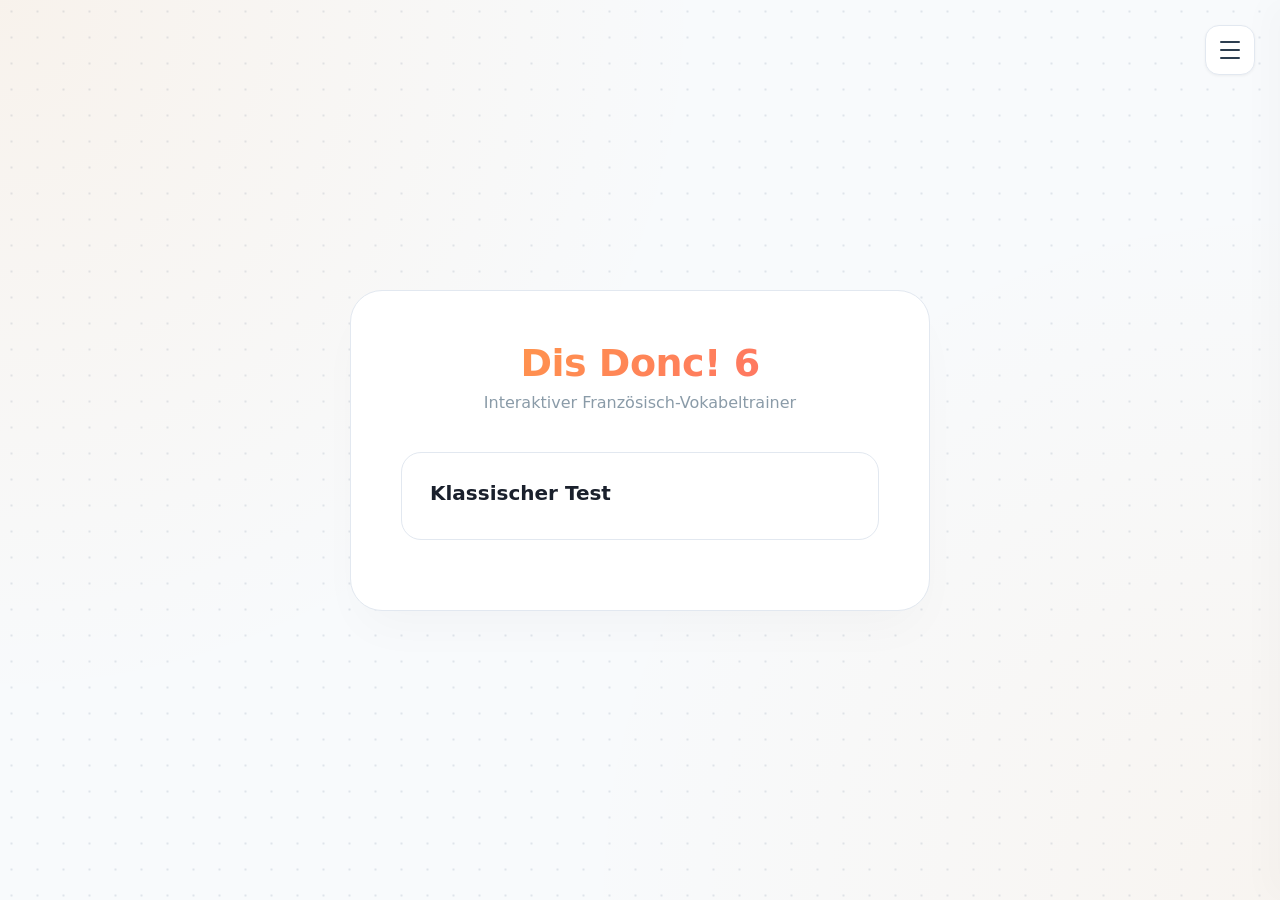
==== commit e6a4b796: "index.html" ====
--- a/index.html
+++ b/index.html
@@ -14,10 +14,23 @@
             margin: 0;
             overflow-x: hidden;
             background-color: #f8fafc;
+            
+            /* Детализированный фон: мягкие блики + паттерн из аккуратных точек (Dot Grid) */
+            background-image: 
+                radial-gradient(circle at 0% 0%, rgba(255, 140, 26, 0.07) 0%, transparent 45%),
+                radial-gradient(circle at 100% 100%, rgba(255, 140, 26, 0.05) 0%, transparent 45%),
+                radial-gradient(rgba(148, 163, 184, 0.25) 1.5px, transparent 1.5px);
+            background-size: 100% 100%, 100% 100%, 26px 26px;
+            background-position: 0 0, 0 0, -1.5px -1.5px;
+            background-attachment: fixed;
         }
 
         body.theme-green {
             background-color: #f4fbf7;
+            background-image: 
+                radial-gradient(circle at 0% 0%, rgba(46, 204, 113, 0.07) 0%, transparent 45%),
+                radial-gradient(circle at 100% 100%, rgba(46, 204, 113, 0.05) 0%, transparent 45%),
+                radial-gradient(rgba(74, 222, 128, 0.3) 1.5px, transparent 1.5px);
         }
 
         /* Кнопка вызова меню */
@@ -63,7 +76,7 @@
             opacity: 0;
         }
         .menu-toggle.active span:nth-child(3) {
-            transform: translateY(-4px) rotate(-45deg);
+            transform: translateY(-8px) rotate(-45deg);
         }
 
         /* Боковая панель */
@@ -161,15 +174,6 @@
             color: #16a34a;
         }
 
-        .dev-badge::before {
-            content: "";
-            display: inline-block;
-            width: 6px;
-            height: 6px;
-            background-color: currentColor;
-            border-radius: 50%;
-        }
-
         .author-text {
             font-weight: 600;
             color: #334155;
@@ -219,7 +223,6 @@
             box-shadow: var(--shadow-lg);
         }
 
-        /* При ховере текст внутри карточки становится белым */
         .mode-card:hover .mode-title,
         .mode-card:hover .mode-desc {
             color: #ffffff !important;
@@ -259,17 +262,14 @@
 </head>
 <body class="theme-orange">
 
-    <!-- КНОПКА МЕНЮ -->
     <button class="menu-toggle" id="menuBtn" onclick="toggleMenu()">
         <span></span>
         <span></span>
         <span></span>
     </button>
 
-    <!-- СЛОЙ ЗАТЕМНЕНИЯ -->
     <div class="overlay" id="overlayShadow" onclick="toggleMenu()"></div>
 
-    <!-- ВЫЕЗЖАЮЩИЙ SIDEBAR -->
     <div class="sidebar" id="sidebarMenu">
         <div class="sidebar-top">
             <div class="sidebar-header">
@@ -298,7 +298,6 @@
             </div>
         </div>
 
-        <!-- ПОДВАЛ МЕНЮ С АВТОРСТВОМ -->
         <div class="sidebar-footer">
             <div class="dev-badge">In Entwicklung</div>
             <div>Diese Webseite befindet sich noch in der Entwicklungsphase. Einige Funktionen werden optimiert.</div>
@@ -306,7 +305,6 @@
         </div>
     </div>
 
-    <!-- ОСНОВНОЙ КОНТЕНТ -->
     <div class="main-content">
         <div class="dashboard-container">
             <h1 id="welcomeHeader" style="margin: 0 0 8px 0; font-size: 38px; font-weight: 900; color: var(--text-main);">Dis Donc! 6</h1>
@@ -315,52 +313,4 @@
             <div style="margin-top: 40px;">
                 <a href="quiz.html" class="mode-card">
                     <div class="mode-title">Klassischer Test</div>
-                    <span class="mode-desc">Trainiere dein Gedächtnis in 3 Stufen: Erkennen (Vorauswahl), Übersetzung verstehen und exakter französischer Rechtschreibtest.</span>
-                </a>
-                
-                <a href="cards.html" class="mode-card">
-                    <div class="mode-title">Paare finden</div>
-                    <span class="mode-desc">Verbinde die passenden Kärtchen spielerisch miteinander. Sucht-Faktor garantiert!</span>
-                </a>
-            </div>
-        </div>
-    </div>
-
-<script>
-    let currentBook = localStorage.getItem('selectedBook') || '6';
-    let currentUnit = localStorage.getItem('selectedUnit') || 'all';
-
-    document.getElementById('bookSelect').value = currentBook;
-    document.getElementById('unitSelect').value = currentUnit;
-    
-    applyTheme(currentBook);
-
-    function toggleMenu() {
-        document.getElementById('menuBtn').classList.toggle('active');
-        document.getElementById('sidebarMenu').classList.toggle('open');
-        document.getElementById('overlayShadow').classList.toggle('active');
-    }
-
-    function changeBook() {
-        currentBook = document.getElementById('bookSelect').value;
-        localStorage.setItem('selectedBook', currentBook);
-        applyTheme(currentBook);
-    }
-
-    function saveSelection() {
-        currentUnit = document.getElementById('unitSelect').value;
-        localStorage.setItem('selectedUnit', currentUnit);
-    }
-
-    function applyTheme(book) {
-        if(book === '5') {
-            document.body.className = 'theme-green';
-            document.getElementById('welcomeHeader').textContent = 'Dis Donc! 5';
-        } else {
-            document.body.className = 'theme-orange';
-            document.getElementById('welcomeHeader').textContent = 'Dis Donc! 6';
-        }
-    }
-</script>
-</body>
-</html>
+                    <span class
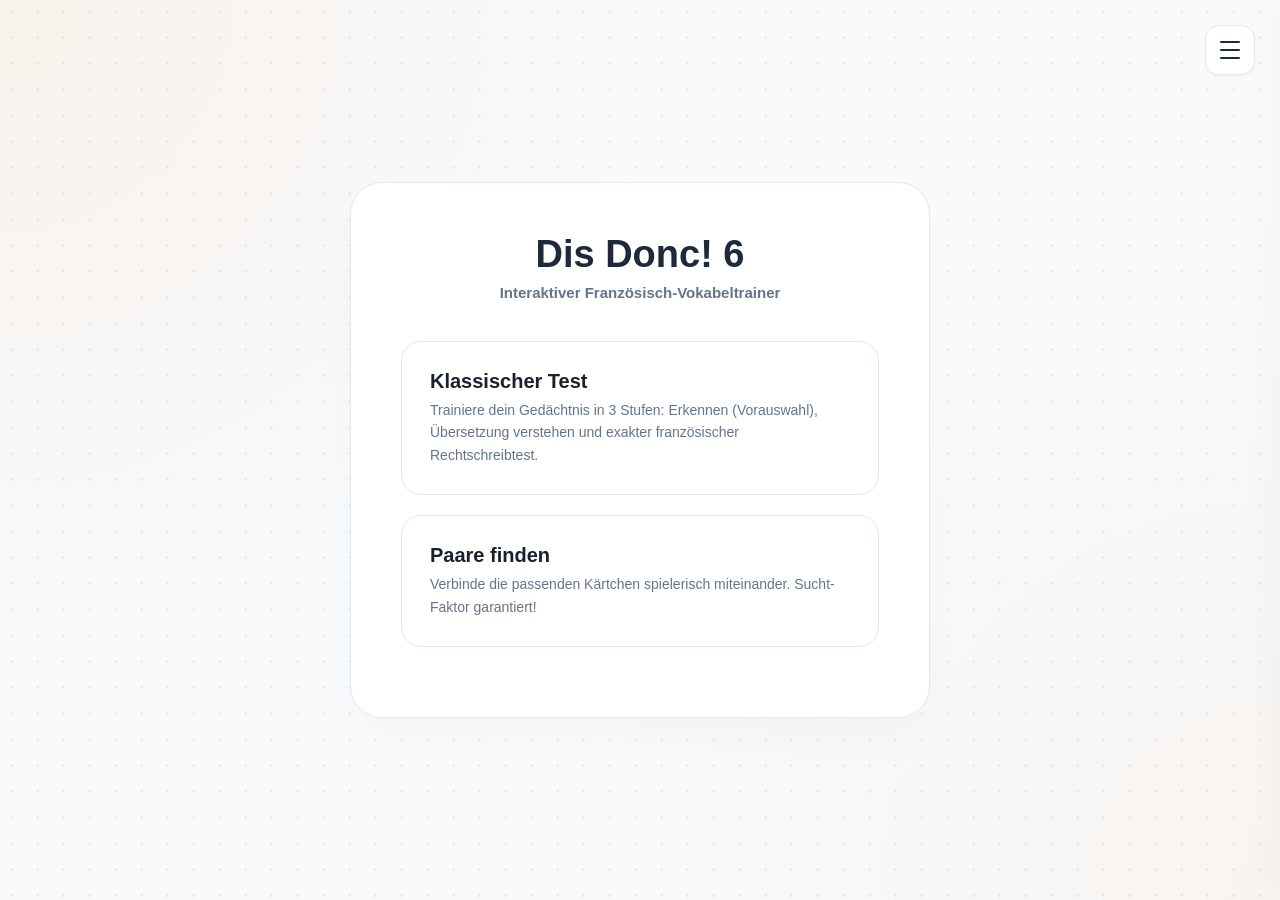
==== commit a64026ca: "index.html" ====
--- a/index.html
+++ b/index.html
@@ -4,18 +4,34 @@
     <meta charset="UTF-8">
     <meta name="viewport" content="width=device-width, initial-scale=1.0">
     <title>Dis Donc! – Dashboard</title>
-    <link rel="stylesheet" href="style.css">
     <style>
+        :root {
+            --text-main: #1e293b;
+            --main-color: #ff8c1a;
+            --main-gradient: linear-gradient(135deg, #ff8c1a 0%, #ff5722 100%);
+            --shadow-sm: 0 1px 3px rgba(0,0,0,0.05);
+            --shadow-md: 0 4px 6px rgba(0,0,0,0.05);
+            --shadow-lg: 0 10px 15px -3px rgba(255, 140, 26, 0.3);
+        }
+
+        body.theme-green {
+            --main-color: #2ecc71;
+            --main-gradient: linear-gradient(135deg, #2ecc71 0%, #27ae60 100%);
+            --shadow-lg: 0 10px 15px -3px rgba(46, 204, 113, 0.3);
+        }
+
         body {
+            font-family: -apple-system, BlinkMacSystemFont, "Segoe UI", Roboto, Helvetica, Arial, sans-serif;
             display: flex;
             justify-content: center;
             align-items: center;
             min-height: 100vh;
             margin: 0;
             overflow-x: hidden;
+            color: var(--text-main);
+            
+            /* Детализированный фон: Dot Grid + мягкие блики */
             background-color: #f8fafc;
-            
-            /* Детализированный фон: мягкие блики + паттерн из аккуратных точек (Dot Grid) */
             background-image: 
                 radial-gradient(circle at 0% 0%, rgba(255, 140, 26, 0.07) 0%, transparent 45%),
                 radial-gradient(circle at 100% 100%, rgba(255, 140, 26, 0.05) 0%, transparent 45%),
@@ -50,13 +66,13 @@
             align-items: center;
             gap: 6px;
             z-index: 1000;
-            box-shadow: 0 1px 3px rgba(0,0,0,0.05);
+            box-shadow: var(--shadow-sm);
             transition: all 0.25s cubic-bezier(0.4, 0, 0.2, 1);
         }
 
         .menu-toggle:hover {
             transform: translateY(-1px);
-            box-shadow: 0 4px 6px rgba(0,0,0,0.05);
+            box-shadow: var(--shadow-md);
             border-color: var(--main-color);
         }
 
@@ -69,15 +85,9 @@
             transition: all 0.25s ease;
         }
 
-        .menu-toggle.active span:nth-child(1) {
-            transform: translateY(8px) rotate(45deg);
-        }
-        .menu-toggle.active span:nth-child(2) {
-            opacity: 0;
-        }
-        .menu-toggle.active span:nth-child(3) {
-            transform: translateY(-8px) rotate(-45deg);
-        }
+        .menu-toggle.active span:nth-child(1) { transform: translateY(8px) rotate(45deg); }
+        .menu-toggle.active span:nth-child(2) { opacity: 0; }
+        .menu-toggle.active span:nth-child(3) { transform: translateY(-8px) rotate(-45deg); }
 
         /* Боковая панель */
         .sidebar {
@@ -98,9 +108,7 @@
             box-sizing: border-box;
         }
 
-        .sidebar.open {
-            right: 0;
-        }
+        .sidebar.open { right: 0; }
 
         .sidebar-header {
             font-size: 22px;
@@ -145,7 +153,6 @@
             background-color: #ffffff;
         }
 
-        /* Подвал меню */
         .sidebar-footer {
             border-top: 1px solid #f1f5f9;
             padding-top: 25px;
@@ -157,7 +164,6 @@
         .dev-badge {
             display: inline-flex;
             align-items: center;
-            gap: 6px;
             background: #fff1f2;
             color: #e11d48;
             padding: 6px 12px;
@@ -180,7 +186,6 @@
             margin-top: 6px;
         }
         
-        /* Главный контейнер */
         .main-content {
             padding: 20px;
             width: 100%;
@@ -201,7 +206,13 @@
             box-sizing: border-box;
         }
 
-        /* Карточки режимов */
+        .subtitle {
+            color: #64748b;
+            font-weight: 600;
+            font-size: 15px;
+            margin-bottom: 25px;
+        }
+
         .mode-card {
             display: block;
             text-decoration: none;
@@ -243,7 +254,6 @@
             font-weight: 500;
         }
 
-        /* Затемнение */
         .overlay {
             position: fixed;
             top: 0;
@@ -255,9 +265,7 @@
             z-index: 998;
             display: none;
         }
-        .overlay.active {
-            display: block;
-        }
+        .overlay.active { display: block; }
     </style>
 </head>
 <body class="theme-orange">
@@ -272,9 +280,7 @@
 
     <div class="sidebar" id="sidebarMenu">
         <div class="sidebar-top">
-            <div class="sidebar-header">
-                Dis Donc!
-            </div>
+            <div class="sidebar-header">Dis Donc!</div>
             
             <div class="sidebar-section">
                 <div class="sidebar-title">Lehrbuch</div>
@@ -313,4 +319,52 @@
             <div style="margin-top: 40px;">
                 <a href="quiz.html" class="mode-card">
                     <div class="mode-title">Klassischer Test</div>
-                    <span class
+                    <span class="mode-desc">Trainiere dein Gedächtnis in 3 Stufen: Erkennen (Vorauswahl), Übersetzung verstehen und exakter französischer Rechtschreibtest.</span>
+                </a>
+                
+                <a href="cards.html" class="mode-card">
+                    <div class="mode-title">Paare finden</div>
+                    <span class="mode-desc">Verbinde die passenden Kärtchen spielerisch miteinander. Sucht-Faktor garantiert!</span>
+                </a>
+            </div>
+        </div>
+    </div>
+
+<script>
+    let currentBook = localStorage.getItem('selectedBook') || '6';
+    let currentUnit = localStorage.getItem('selectedUnit') || 'all';
+
+    document.getElementById('bookSelect').value = currentBook;
+    document.getElementById('unitSelect').value = currentUnit;
+    
+    applyTheme(currentBook);
+
+    function toggleMenu() {
+        document.getElementById('menuBtn').classList.toggle('active');
+        document.getElementById('sidebarMenu').classList.toggle('open');
+        document.getElementById('overlayShadow').classList.toggle('active');
+    }
+
+    function changeBook() {
+        currentBook = document.getElementById('bookSelect').value;
+        localStorage.setItem('selectedBook', currentBook);
+        applyTheme(currentBook);
+    }
+
+    function saveSelection() {
+        currentUnit = document.getElementById('unitSelect').value;
+        localStorage.setItem('selectedUnit', currentUnit);
+    }
+
+    function applyTheme(book) {
+        if(book === '5') {
+            document.body.className = 'theme-green';
+            document.getElementById('welcomeHeader').textContent = 'Dis Donc! 5';
+        } else {
+            document.body.className = 'theme-orange';
+            document.getElementById('welcomeHeader').textContent = 'Dis Donc! 6';
+        }
+    }
+</script>
+</body>
+</html>
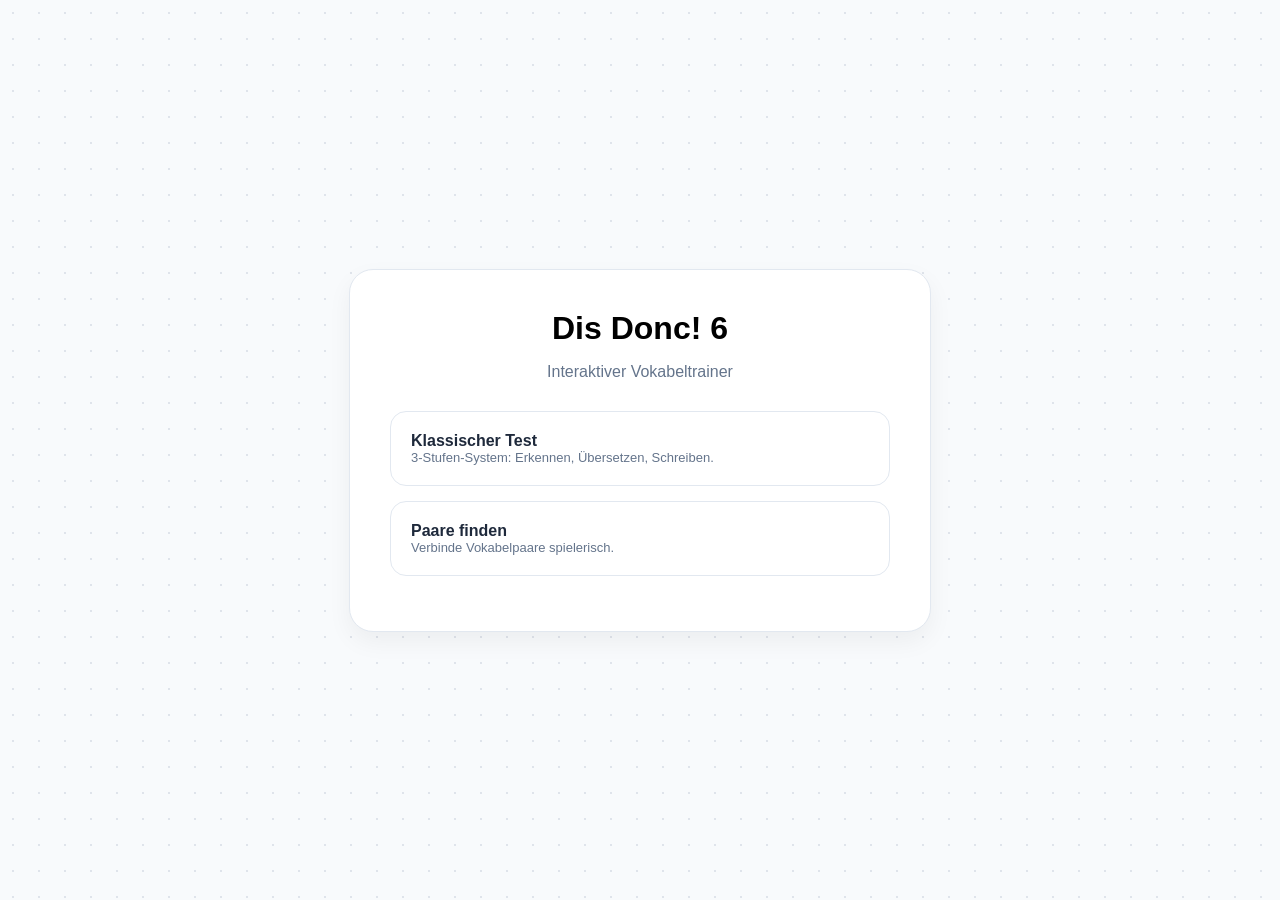
==== commit dd56e2cc: "index.html" ====
--- a/index.html
+++ b/index.html
@@ -9,362 +9,50 @@
             --text-main: #1e293b;
             --main-color: #ff8c1a;
             --main-gradient: linear-gradient(135deg, #ff8c1a 0%, #ff5722 100%);
-            --shadow-sm: 0 1px 3px rgba(0,0,0,0.05);
-            --shadow-md: 0 4px 6px rgba(0,0,0,0.05);
-            --shadow-lg: 0 10px 15px -3px rgba(255, 140, 26, 0.3);
         }
-
-        body.theme-green {
-            --main-color: #2ecc71;
-            --main-gradient: linear-gradient(135deg, #2ecc71 0%, #27ae60 100%);
-            --shadow-lg: 0 10px 15px -3px rgba(46, 204, 113, 0.3);
-        }
-
-        body {
-            font-family: -apple-system, BlinkMacSystemFont, "Segoe UI", Roboto, Helvetica, Arial, sans-serif;
-            display: flex;
-            justify-content: center;
-            align-items: center;
-            min-height: 100vh;
-            margin: 0;
-            overflow-x: hidden;
-            color: var(--text-main);
-            
-            /* Детализированный фон: Dot Grid + мягкие блики */
-            background-color: #f8fafc;
-            background-image: 
-                radial-gradient(circle at 0% 0%, rgba(255, 140, 26, 0.07) 0%, transparent 45%),
-                radial-gradient(circle at 100% 100%, rgba(255, 140, 26, 0.05) 0%, transparent 45%),
-                radial-gradient(rgba(148, 163, 184, 0.25) 1.5px, transparent 1.5px);
-            background-size: 100% 100%, 100% 100%, 26px 26px;
-            background-position: 0 0, 0 0, -1.5px -1.5px;
-            background-attachment: fixed;
-        }
-
-        body.theme-green {
-            background-color: #f4fbf7;
-            background-image: 
-                radial-gradient(circle at 0% 0%, rgba(46, 204, 113, 0.07) 0%, transparent 45%),
-                radial-gradient(circle at 100% 100%, rgba(46, 204, 113, 0.05) 0%, transparent 45%),
-                radial-gradient(rgba(74, 222, 128, 0.3) 1.5px, transparent 1.5px);
-        }
-
-        /* Кнопка вызова меню */
-        .menu-toggle {
-            position: fixed;
-            top: 25px;
-            right: 25px;
-            width: 50px;
-            height: 50px;
-            background: #ffffff;
-            border: 1px solid #e2e8f0;
-            border-radius: 14px;
-            cursor: pointer;
-            display: flex;
-            flex-direction: column;
-            justify-content: center;
-            align-items: center;
-            gap: 6px;
-            z-index: 1000;
-            box-shadow: var(--shadow-sm);
-            transition: all 0.25s cubic-bezier(0.4, 0, 0.2, 1);
-        }
-
-        .menu-toggle:hover {
-            transform: translateY(-1px);
-            box-shadow: var(--shadow-md);
-            border-color: var(--main-color);
-        }
-
-        .menu-toggle span {
-            display: block;
-            width: 20px;
-            height: 2px;
-            background-color: var(--text-main);
-            border-radius: 1px;
-            transition: all 0.25s ease;
-        }
-
-        .menu-toggle.active span:nth-child(1) { transform: translateY(8px) rotate(45deg); }
-        .menu-toggle.active span:nth-child(2) { opacity: 0; }
-        .menu-toggle.active span:nth-child(3) { transform: translateY(-8px) rotate(-45deg); }
-
-        /* Боковая панель */
-        .sidebar {
-            position: fixed;
-            top: 0;
-            right: -350px;
-            width: 350px;
-            height: 100vh;
-            background-color: #ffffff;
-            border-left: 1px solid #edf2f7;
-            padding: 100px 35px 40px 35px;
-            display: flex;
-            flex-direction: column;
-            justify-content: space-between;
-            box-shadow: -15px 0 30px rgba(0,0,0,0.02);
-            transition: right 0.4s cubic-bezier(0.4, 0, 0.2, 1);
-            z-index: 999;
-            box-sizing: border-box;
-        }
-
+        body.theme-green { --main-color: #2ecc71; --main-gradient: linear-gradient(135deg, #2ecc71 0%, #27ae60 100%); }
+        
+        body { font-family: -apple-system, sans-serif; display: flex; justify-content: center; align-items: center; min-height: 100vh; margin: 0; background: #f8fafc; background-image: radial-gradient(rgba(148, 163, 184, 0.25) 1.5px, transparent 1.5px); background-size: 26px 26px; }
+        
+        .dashboard-container { width: 100%; max-width: 500px; background: #ffffff; padding: 40px; border-radius: 24px; border: 1px solid #e2e8f0; box-shadow: 0 10px 25px rgba(0,0,0,0.05); text-align: center; }
+        .mode-card { display: block; text-decoration: none; text-align: left; padding: 20px; border: 1px solid #e2e8f0; border-radius: 16px; color: #1e293b; margin-bottom: 15px; transition: 0.2s; }
+        .mode-card:hover { border-color: var(--main-color); background: #fffaf5; }
+        .sidebar { position: fixed; top: 0; right: -350px; width: 350px; height: 100vh; background: #ffffff; border-left: 1px solid #e2e8f0; padding: 40px; box-sizing: border-box; transition: 0.4s; z-index: 999; }
         .sidebar.open { right: 0; }
-
-        .sidebar-header {
-            font-size: 22px;
-            font-weight: 850;
-            letter-spacing: -0.5px;
-            color: #1a202c;
-            padding-bottom: 15px;
-            border-bottom: 2px solid #f1f5f9;
-        }
-
-        .sidebar-section {
-            display: flex;
-            flex-direction: column;
-            gap: 10px;
-            margin-top: 30px;
-        }
-
-        .sidebar-title {
-            font-size: 11px;
-            text-transform: uppercase;
-            letter-spacing: 1.5px;
-            color: #94a3b8;
-            font-weight: 800;
-        }
-
-        .select-box {
-            width: 100%;
-            padding: 16px;
-            font-size: 15px;
-            font-weight: 600;
-            border-radius: 14px;
-            border: 1px solid #e2e8f0;
-            outline: none;
-            cursor: pointer;
-            background-color: #f8fafc;
-            transition: all 0.2s ease;
-            color: #334155;
-        }
-        
-        .select-box:focus { 
-            border-color: var(--main-color); 
-            background-color: #ffffff;
-        }
-
-        .sidebar-footer {
-            border-top: 1px solid #f1f5f9;
-            padding-top: 25px;
-            font-size: 13px;
-            line-height: 1.6;
-            color: #64748b;
-        }
-
-        .dev-badge {
-            display: inline-flex;
-            align-items: center;
-            background: #fff1f2;
-            color: #e11d48;
-            padding: 6px 12px;
-            border-radius: 8px;
-            font-weight: 700;
-            margin-bottom: 12px;
-            font-size: 11px;
-            text-transform: uppercase;
-            letter-spacing: 0.5px;
-        }
-        
-        body.theme-green .dev-badge {
-            background: #f0fdf4;
-            color: #16a34a;
-        }
-
-        .author-text {
-            font-weight: 600;
-            color: #334155;
-            margin-top: 6px;
-        }
-        
-        .main-content {
-            padding: 20px;
-            width: 100%;
-            display: flex;
-            justify-content: center;
-            box-sizing: border-box;
-        }
-
-        .dashboard-container {
-            width: 100%;
-            max-width: 580px;
-            background: #ffffff;
-            padding: 50px;
-            border-radius: 32px;
-            box-shadow: 0 25px 50px -12px rgba(0, 0, 0, 0.03);
-            border: 1px solid #e2e8f0;
-            text-align: center;
-            box-sizing: border-box;
-        }
-
-        .subtitle {
-            color: #64748b;
-            font-weight: 600;
-            font-size: 15px;
-            margin-bottom: 25px;
-        }
-
-        .mode-card {
-            display: block;
-            text-decoration: none;
-            text-align: left;
-            padding: 28px;
-            border: 1px solid #e2e8f0;
-            border-radius: 20px;
-            color: #1e293b;
-            transition: all 0.3s cubic-bezier(0.4, 0, 0.2, 1);
-            margin-bottom: 20px;
-            background: #ffffff;
-            box-sizing: border-box;
-        }
-
-        .mode-card:hover {
-            transform: translateY(-3px);
-            border-color: transparent;
-            background: var(--main-gradient);
-            box-shadow: var(--shadow-lg);
-        }
-
-        .mode-card:hover .mode-title,
-        .mode-card:hover .mode-desc {
-            color: #ffffff !important;
-        }
-
-        .mode-title {
-            font-size: 20px;
-            font-weight: 800;
-            margin-bottom: 6px;
-            color: #1a202c;
-        }
-
-        .mode-desc {
-            display: block;
-            font-size: 14px;
-            color: #64748b;
-            line-height: 1.6;
-            font-weight: 500;
-        }
-
-        .overlay {
-            position: fixed;
-            top: 0;
-            left: 0;
-            width: 100vw;
-            height: 100vh;
-            background: rgba(15, 23, 42, 0.08);
-            backdrop-filter: blur(4px);
-            z-index: 998;
-            display: none;
-        }
-        .overlay.active { display: block; }
+        .select-box { width: 100%; padding: 12px; border-radius: 10px; border: 1px solid #e2e8f0; margin-top: 8px; }
     </style>
 </head>
-<body class="theme-orange">
+<body>
 
-    <button class="menu-toggle" id="menuBtn" onclick="toggleMenu()">
-        <span></span>
-        <span></span>
-        <span></span>
-    </button>
-
-    <div class="overlay" id="overlayShadow" onclick="toggleMenu()"></div>
+    <div class="dashboard-container">
+        <h1 id="welcomeHeader" style="margin: 0 0 5px 0; font-size: 32px;">Dis Donc! 6</h1>
+        <p style="color: #64748b; margin-bottom: 30px;">Interaktiver Vokabeltrainer</p>
+        
+        <a href="quiz.html" class="mode-card">
+            <div style="font-weight: 800;">Klassischer Test</div>
+            <div style="font-size: 13px; color: #64748b;">3-Stufen-System: Erkennen, Übersetzen, Schreiben.</div>
+        </a>
+        
+        <a href="cards.html" class="mode-card">
+            <div style="font-weight: 800;">Paare finden</div>
+            <div style="font-size: 13px; color: #64748b;">Verbinde Vokabelpaare spielerisch.</div>
+        </a>
+    </div>
 
     <div class="sidebar" id="sidebarMenu">
-        <div class="sidebar-top">
-            <div class="sidebar-header">Dis Donc!</div>
-            
-            <div class="sidebar-section">
-                <div class="sidebar-title">Lehrbuch</div>
-                <select class="select-box" id="bookSelect" onchange="changeBook()">
-                    <option value="5">Dis Donc! 5</option>
-                    <option value="6">Dis Donc! 6</option>
-                </select>
-            </div>
-
-            <div class="sidebar-section">
-                <div class="sidebar-title">Lektion</div>
-                <select class="select-box" id="unitSelect" onchange="saveSelection()">
-                    <option value="all">Alle Units</option>
-                    <option value="1">Unit 1</option>
-                    <option value="2">Unit 2</option>
-                    <option value="3">Unit 3</option>
-                    <option value="4">Unit 4</option>
-                    <option value="5">Unit 5</option>
-                    <option value="6">Unit 6</option>
-                </select>
-            </div>
+        <div style="font-size: 20px; font-weight: 800; margin-bottom: 20px;">Einstellungen</div>
+        <div class="sidebar-section">
+            <div style="font-size: 12px; font-weight: 800; color: #94a3b8;">LEHRBUCH</div>
+            <select class="select-box" id="bookSelect" onchange="changeBook()"><option value="5">Dis Donc! 5</option><option value="6">Dis Donc! 6</option></select>
         </div>
-
-        <div class="sidebar-footer">
-            <div class="dev-badge">In Entwicklung</div>
-            <div>Diese Webseite befindet sich noch in der Entwicklungsphase. Einige Funktionen werden optimiert.</div>
-            <div class="author-text">Erstellt von: Gleb Leynert</div>
-        </div>
-    </div>
-
-    <div class="main-content">
-        <div class="dashboard-container">
-            <h1 id="welcomeHeader" style="margin: 0 0 8px 0; font-size: 38px; font-weight: 900; color: var(--text-main);">Dis Donc! 6</h1>
-            <div class="subtitle">Interaktiver Französisch-Vokabeltrainer</div>
-            
-            <div style="margin-top: 40px;">
-                <a href="quiz.html" class="mode-card">
-                    <div class="mode-title">Klassischer Test</div>
-                    <span class="mode-desc">Trainiere dein Gedächtnis in 3 Stufen: Erkennen (Vorauswahl), Übersetzung verstehen und exakter französischer Rechtschreibtest.</span>
-                </a>
-                
-                <a href="cards.html" class="mode-card">
-                    <div class="mode-title">Paare finden</div>
-                    <span class="mode-desc">Verbinde die passenden Kärtchen spielerisch miteinander. Sucht-Faktor garantiert!</span>
-                </a>
-            </div>
+        <div class="sidebar-section" style="margin-top: 20px;">
+            <div style="font-size: 12px; font-weight: 800; color: #94a3b8;">UNIT</div>
+            <select class="select-box" id="unitSelect"><option value="all">Alle</option><option value="1">Unit 1</option><option value="2">Unit 2</option></select>
         </div>
     </div>
 
 <script>
-    let currentBook = localStorage.getItem('selectedBook') || '6';
-    let currentUnit = localStorage.getItem('selectedUnit') || 'all';
-
-    document.getElementById('bookSelect').value = currentBook;
-    document.getElementById('unitSelect').value = currentUnit;
-    
-    applyTheme(currentBook);
-
-    function toggleMenu() {
-        document.getElementById('menuBtn').classList.toggle('active');
-        document.getElementById('sidebarMenu').classList.toggle('open');
-        document.getElementById('overlayShadow').classList.toggle('active');
-    }
-
-    function changeBook() {
-        currentBook = document.getElementById('bookSelect').value;
-        localStorage.setItem('selectedBook', currentBook);
-        applyTheme(currentBook);
-    }
-
-    function saveSelection() {
-        currentUnit = document.getElementById('unitSelect').value;
-        localStorage.setItem('selectedUnit', currentUnit);
-    }
-
-    function applyTheme(book) {
-        if(book === '5') {
-            document.body.className = 'theme-green';
-            document.getElementById('welcomeHeader').textContent = 'Dis Donc! 5';
-        } else {
-            document.body.className = 'theme-orange';
-            document.getElementById('welcomeHeader').textContent = 'Dis Donc! 6';
-        }
-    }
+    function changeBook() { /* логика смены тем */ }
 </script>
 </body>
 </html>
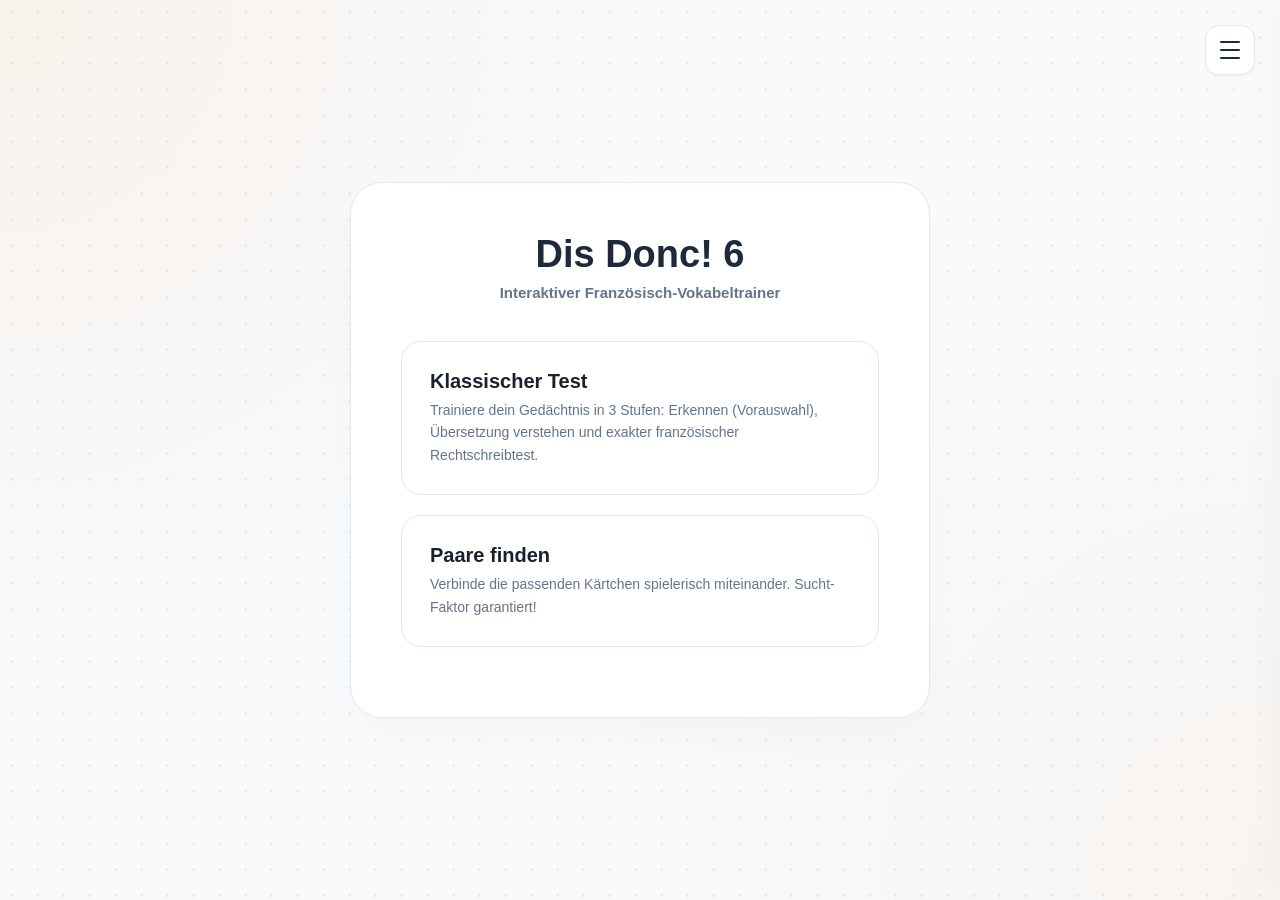
==== commit e35f3dfa: "index.html" ====
--- a/index.html
+++ b/index.html
@@ -9,50 +9,362 @@
             --text-main: #1e293b;
             --main-color: #ff8c1a;
             --main-gradient: linear-gradient(135deg, #ff8c1a 0%, #ff5722 100%);
-        }
-        body.theme-green { --main-color: #2ecc71; --main-gradient: linear-gradient(135deg, #2ecc71 0%, #27ae60 100%); }
+            --shadow-sm: 0 1px 3px rgba(0,0,0,0.05);
+            --shadow-md: 0 4px 6px rgba(0,0,0,0.05);
+            --shadow-lg: 0 10px 15px -3px rgba(255, 140, 26, 0.3);
+        }
+
+        body.theme-green {
+            --main-color: #2ecc71;
+            --main-gradient: linear-gradient(135deg, #2ecc71 0%, #27ae60 100%);
+            --shadow-lg: 0 10px 15px -3px rgba(46, 204, 113, 0.3);
+        }
+
+        body {
+            font-family: -apple-system, BlinkMacSystemFont, "Segoe UI", Roboto, Helvetica, Arial, sans-serif;
+            display: flex;
+            justify-content: center;
+            align-items: center;
+            min-height: 100vh;
+            margin: 0;
+            overflow-x: hidden;
+            color: var(--text-main);
+            
+            /* Детализированный фон: Dot Grid + мягкие блики */
+            background-color: #f8fafc;
+            background-image: 
+                radial-gradient(circle at 0% 0%, rgba(255, 140, 26, 0.07) 0%, transparent 45%),
+                radial-gradient(circle at 100% 100%, rgba(255, 140, 26, 0.05) 0%, transparent 45%),
+                radial-gradient(rgba(148, 163, 184, 0.25) 1.5px, transparent 1.5px);
+            background-size: 100% 100%, 100% 100%, 26px 26px;
+            background-position: 0 0, 0 0, -1.5px -1.5px;
+            background-attachment: fixed;
+        }
+
+        body.theme-green {
+            background-color: #f4fbf7;
+            background-image: 
+                radial-gradient(circle at 0% 0%, rgba(46, 204, 113, 0.07) 0%, transparent 45%),
+                radial-gradient(circle at 100% 100%, rgba(46, 204, 113, 0.05) 0%, transparent 45%),
+                radial-gradient(rgba(74, 222, 128, 0.3) 1.5px, transparent 1.5px);
+        }
+
+        /* Кнопка вызова меню */
+        .menu-toggle {
+            position: fixed;
+            top: 25px;
+            right: 25px;
+            width: 50px;
+            height: 50px;
+            background: #ffffff;
+            border: 1px solid #e2e8f0;
+            border-radius: 14px;
+            cursor: pointer;
+            display: flex;
+            flex-direction: column;
+            justify-content: center;
+            align-items: center;
+            gap: 6px;
+            z-index: 1000;
+            box-shadow: var(--shadow-sm);
+            transition: all 0.25s cubic-bezier(0.4, 0, 0.2, 1);
+        }
+
+        .menu-toggle:hover {
+            transform: translateY(-1px);
+            box-shadow: var(--shadow-md);
+            border-color: var(--main-color);
+        }
+
+        .menu-toggle span {
+            display: block;
+            width: 20px;
+            height: 2px;
+            background-color: var(--text-main);
+            border-radius: 1px;
+            transition: all 0.25s ease;
+        }
+
+        .menu-toggle.active span:nth-child(1) { transform: translateY(8px) rotate(45deg); }
+        .menu-toggle.active span:nth-child(2) { opacity: 0; }
+        .menu-toggle.active span:nth-child(3) { transform: translateY(-8px) rotate(-45deg); }
+
+        /* Боковая панель */
+        .sidebar {
+            position: fixed;
+            top: 0;
+            right: -350px;
+            width: 350px;
+            height: 100vh;
+            background-color: #ffffff;
+            border-left: 1px solid #edf2f7;
+            padding: 100px 35px 40px 35px;
+            display: flex;
+            flex-direction: column;
+            justify-content: space-between;
+            box-shadow: -15px 0 30px rgba(0,0,0,0.02);
+            transition: right 0.4s cubic-bezier(0.4, 0, 0.2, 1);
+            z-index: 999;
+            box-sizing: border-box;
+        }
+
+        .sidebar.open { right: 0; }
+
+        .sidebar-header {
+            font-size: 22px;
+            font-weight: 850;
+            letter-spacing: -0.5px;
+            color: #1a202c;
+            padding-bottom: 15px;
+            border-bottom: 2px solid #f1f5f9;
+        }
+
+        .sidebar-section {
+            display: flex;
+            flex-direction: column;
+            gap: 10px;
+            margin-top: 30px;
+        }
+
+        .sidebar-title {
+            font-size: 11px;
+            text-transform: uppercase;
+            letter-spacing: 1.5px;
+            color: #94a3b8;
+            font-weight: 800;
+        }
+
+        .select-box {
+            width: 100%;
+            padding: 16px;
+            font-size: 15px;
+            font-weight: 600;
+            border-radius: 14px;
+            border: 1px solid #e2e8f0;
+            outline: none;
+            cursor: pointer;
+            background-color: #f8fafc;
+            transition: all 0.2s ease;
+            color: #334155;
+        }
         
-        body { font-family: -apple-system, sans-serif; display: flex; justify-content: center; align-items: center; min-height: 100vh; margin: 0; background: #f8fafc; background-image: radial-gradient(rgba(148, 163, 184, 0.25) 1.5px, transparent 1.5px); background-size: 26px 26px; }
+        .select-box:focus { 
+            border-color: var(--main-color); 
+            background-color: #ffffff;
+        }
+
+        .sidebar-footer {
+            border-top: 1px solid #f1f5f9;
+            padding-top: 25px;
+            font-size: 13px;
+            line-height: 1.6;
+            color: #64748b;
+        }
+
+        .dev-badge {
+            display: inline-flex;
+            align-items: center;
+            background: #fff1f2;
+            color: #e11d48;
+            padding: 6px 12px;
+            border-radius: 8px;
+            font-weight: 700;
+            margin-bottom: 12px;
+            font-size: 11px;
+            text-transform: uppercase;
+            letter-spacing: 0.5px;
+        }
         
-        .dashboard-container { width: 100%; max-width: 500px; background: #ffffff; padding: 40px; border-radius: 24px; border: 1px solid #e2e8f0; box-shadow: 0 10px 25px rgba(0,0,0,0.05); text-align: center; }
-        .mode-card { display: block; text-decoration: none; text-align: left; padding: 20px; border: 1px solid #e2e8f0; border-radius: 16px; color: #1e293b; margin-bottom: 15px; transition: 0.2s; }
-        .mode-card:hover { border-color: var(--main-color); background: #fffaf5; }
-        .sidebar { position: fixed; top: 0; right: -350px; width: 350px; height: 100vh; background: #ffffff; border-left: 1px solid #e2e8f0; padding: 40px; box-sizing: border-box; transition: 0.4s; z-index: 999; }
-        .sidebar.open { right: 0; }
-        .select-box { width: 100%; padding: 12px; border-radius: 10px; border: 1px solid #e2e8f0; margin-top: 8px; }
+        body.theme-green .dev-badge {
+            background: #f0fdf4;
+            color: #16a34a;
+        }
+
+        .author-text {
+            font-weight: 600;
+            color: #334155;
+            margin-top: 6px;
+        }
+        
+        .main-content {
+            padding: 20px;
+            width: 100%;
+            display: flex;
+            justify-content: center;
+            box-sizing: border-box;
+        }
+
+        .dashboard-container {
+            width: 100%;
+            max-width: 580px;
+            background: #ffffff;
+            padding: 50px;
+            border-radius: 32px;
+            box-shadow: 0 25px 50px -12px rgba(0, 0, 0, 0.03);
+            border: 1px solid #e2e8f0;
+            text-align: center;
+            box-sizing: border-box;
+        }
+
+        .subtitle {
+            color: #64748b;
+            font-weight: 600;
+            font-size: 15px;
+            margin-bottom: 25px;
+        }
+
+        .mode-card {
+            display: block;
+            text-decoration: none;
+            text-align: left;
+            padding: 28px;
+            border: 1px solid #e2e8f0;
+            border-radius: 20px;
+            color: #1e293b;
+            transition: all 0.3s cubic-bezier(0.4, 0, 0.2, 1);
+            margin-bottom: 20px;
+            background: #ffffff;
+            box-sizing: border-box;
+        }
+
+        .mode-card:hover {
+            transform: translateY(-3px);
+            border-color: transparent;
+            background: var(--main-gradient);
+            box-shadow: var(--shadow-lg);
+        }
+
+        .mode-card:hover .mode-title,
+        .mode-card:hover .mode-desc {
+            color: #ffffff !important;
+        }
+
+        .mode-title {
+            font-size: 20px;
+            font-weight: 800;
+            margin-bottom: 6px;
+            color: #1a202c;
+        }
+
+        .mode-desc {
+            display: block;
+            font-size: 14px;
+            color: #64748b;
+            line-height: 1.6;
+            font-weight: 500;
+        }
+
+        .overlay {
+            position: fixed;
+            top: 0;
+            left: 0;
+            width: 100vw;
+            height: 100vh;
+            background: rgba(15, 23, 42, 0.08);
+            backdrop-filter: blur(4px);
+            z-index: 998;
+            display: none;
+        }
+        .overlay.active { display: block; }
     </style>
 </head>
-<body>
-
-    <div class="dashboard-container">
-        <h1 id="welcomeHeader" style="margin: 0 0 5px 0; font-size: 32px;">Dis Donc! 6</h1>
-        <p style="color: #64748b; margin-bottom: 30px;">Interaktiver Vokabeltrainer</p>
-        
-        <a href="quiz.html" class="mode-card">
-            <div style="font-weight: 800;">Klassischer Test</div>
-            <div style="font-size: 13px; color: #64748b;">3-Stufen-System: Erkennen, Übersetzen, Schreiben.</div>
-        </a>
-        
-        <a href="cards.html" class="mode-card">
-            <div style="font-weight: 800;">Paare finden</div>
-            <div style="font-size: 13px; color: #64748b;">Verbinde Vokabelpaare spielerisch.</div>
-        </a>
-    </div>
+<body class="theme-orange">
+
+    <button class="menu-toggle" id="menuBtn" onclick="toggleMenu()">
+        <span></span>
+        <span></span>
+        <span></span>
+    </button>
+
+    <div class="overlay" id="overlayShadow" onclick="toggleMenu()"></div>
 
     <div class="sidebar" id="sidebarMenu">
-        <div style="font-size: 20px; font-weight: 800; margin-bottom: 20px;">Einstellungen</div>
-        <div class="sidebar-section">
-            <div style="font-size: 12px; font-weight: 800; color: #94a3b8;">LEHRBUCH</div>
-            <select class="select-box" id="bookSelect" onchange="changeBook()"><option value="5">Dis Donc! 5</option><option value="6">Dis Donc! 6</option></select>
+        <div class="sidebar-top">
+            <div class="sidebar-header">Dis Donc!</div>
+            
+            <div class="sidebar-section">
+                <div class="sidebar-title">Lehrbuch</div>
+                <select class="select-box" id="bookSelect" onchange="changeBook()">
+                    <option value="5">Dis Donc! 5</option>
+                    <option value="6">Dis Donc! 6</option>
+                </select>
+            </div>
+
+            <div class="sidebar-section">
+                <div class="sidebar-title">Lektion</div>
+                <select class="select-box" id="unitSelect" onchange="saveSelection()">
+                    <option value="all">Alle Units</option>
+                    <option value="1">Unit 1</option>
+                    <option value="2">Unit 2</option>
+                    <option value="3">Unit 3</option>
+                    <option value="4">Unit 4</option>
+                    <option value="5">Unit 5</option>
+                    <option value="6">Unit 6</option>
+                </select>
+            </div>
         </div>
-        <div class="sidebar-section" style="margin-top: 20px;">
-            <div style="font-size: 12px; font-weight: 800; color: #94a3b8;">UNIT</div>
-            <select class="select-box" id="unitSelect"><option value="all">Alle</option><option value="1">Unit 1</option><option value="2">Unit 2</option></select>
+
+        <div class="sidebar-footer">
+            <div class="dev-badge">In Entwicklung</div>
+            <div>Diese Webseite befindet sich noch in der Entwicklungsphase. Einige Funktionen werden optimiert.</div>
+            <div class="author-text">Erstellt von: Gleb Leynert</div>
         </div>
     </div>
 
+    <div class="main-content">
+        <div class="dashboard-container">
+            <h1 id="welcomeHeader" style="margin: 0 0 8px 0; font-size: 38px; font-weight: 900; color: var(--text-main);">Dis Donc! 6</h1>
+            <div class="subtitle">Interaktiver Französisch-Vokabeltrainer</div>
+            
+            <div style="margin-top: 40px;">
+                <a href="quiz.html" class="mode-card">
+                    <div class="mode-title">Klassischer Test</div>
+                    <span class="mode-desc">Trainiere dein Gedächtnis in 3 Stufen: Erkennen (Vorauswahl), Übersetzung verstehen und exakter französischer Rechtschreibtest.</span>
+                </a>
+                
+                <a href="cards.html" class="mode-card">
+                    <div class="mode-title">Paare finden</div>
+                    <span class="mode-desc">Verbinde die passenden Kärtchen spielerisch miteinander. Sucht-Faktor garantiert!</span>
+                </a>
+            </div>
+        </div>
+    </div>
+
 <script>
-    function changeBook() { /* логика смены тем */ }
+    let currentBook = localStorage.getItem('selectedBook') || '6';
+    let currentUnit = localStorage.getItem('selectedUnit') || 'all';
+
+    document.getElementById('bookSelect').value = currentBook;
+    document.getElementById('unitSelect').value = currentUnit;
+    
+    applyTheme(currentBook);
+
+    function toggleMenu() {
+        document.getElementById('menuBtn').classList.toggle('active');
+        document.getElementById('sidebarMenu').classList.toggle('open');
+        document.getElementById('overlayShadow').classList.toggle('active');
+    }
+
+    function changeBook() {
+        currentBook = document.getElementById('bookSelect').value;
+        localStorage.setItem('selectedBook', currentBook);
+        applyTheme(currentBook);
+    }
+
+    function saveSelection() {
+        currentUnit = document.getElementById('unitSelect').value;
+        localStorage.setItem('selectedUnit', currentUnit);
+    }
+
+    function applyTheme(book) {
+        if(book === '5') {
+            document.body.className = 'theme-green';
+            document.getElementById('welcomeHeader').textContent = 'Dis Donc! 5';
+        } else {
+            document.body.className = 'theme-orange';
+            document.getElementById('welcomeHeader').textContent = 'Dis Donc! 6';
+        }
+    }
 </script>
 </body>
 </html>
